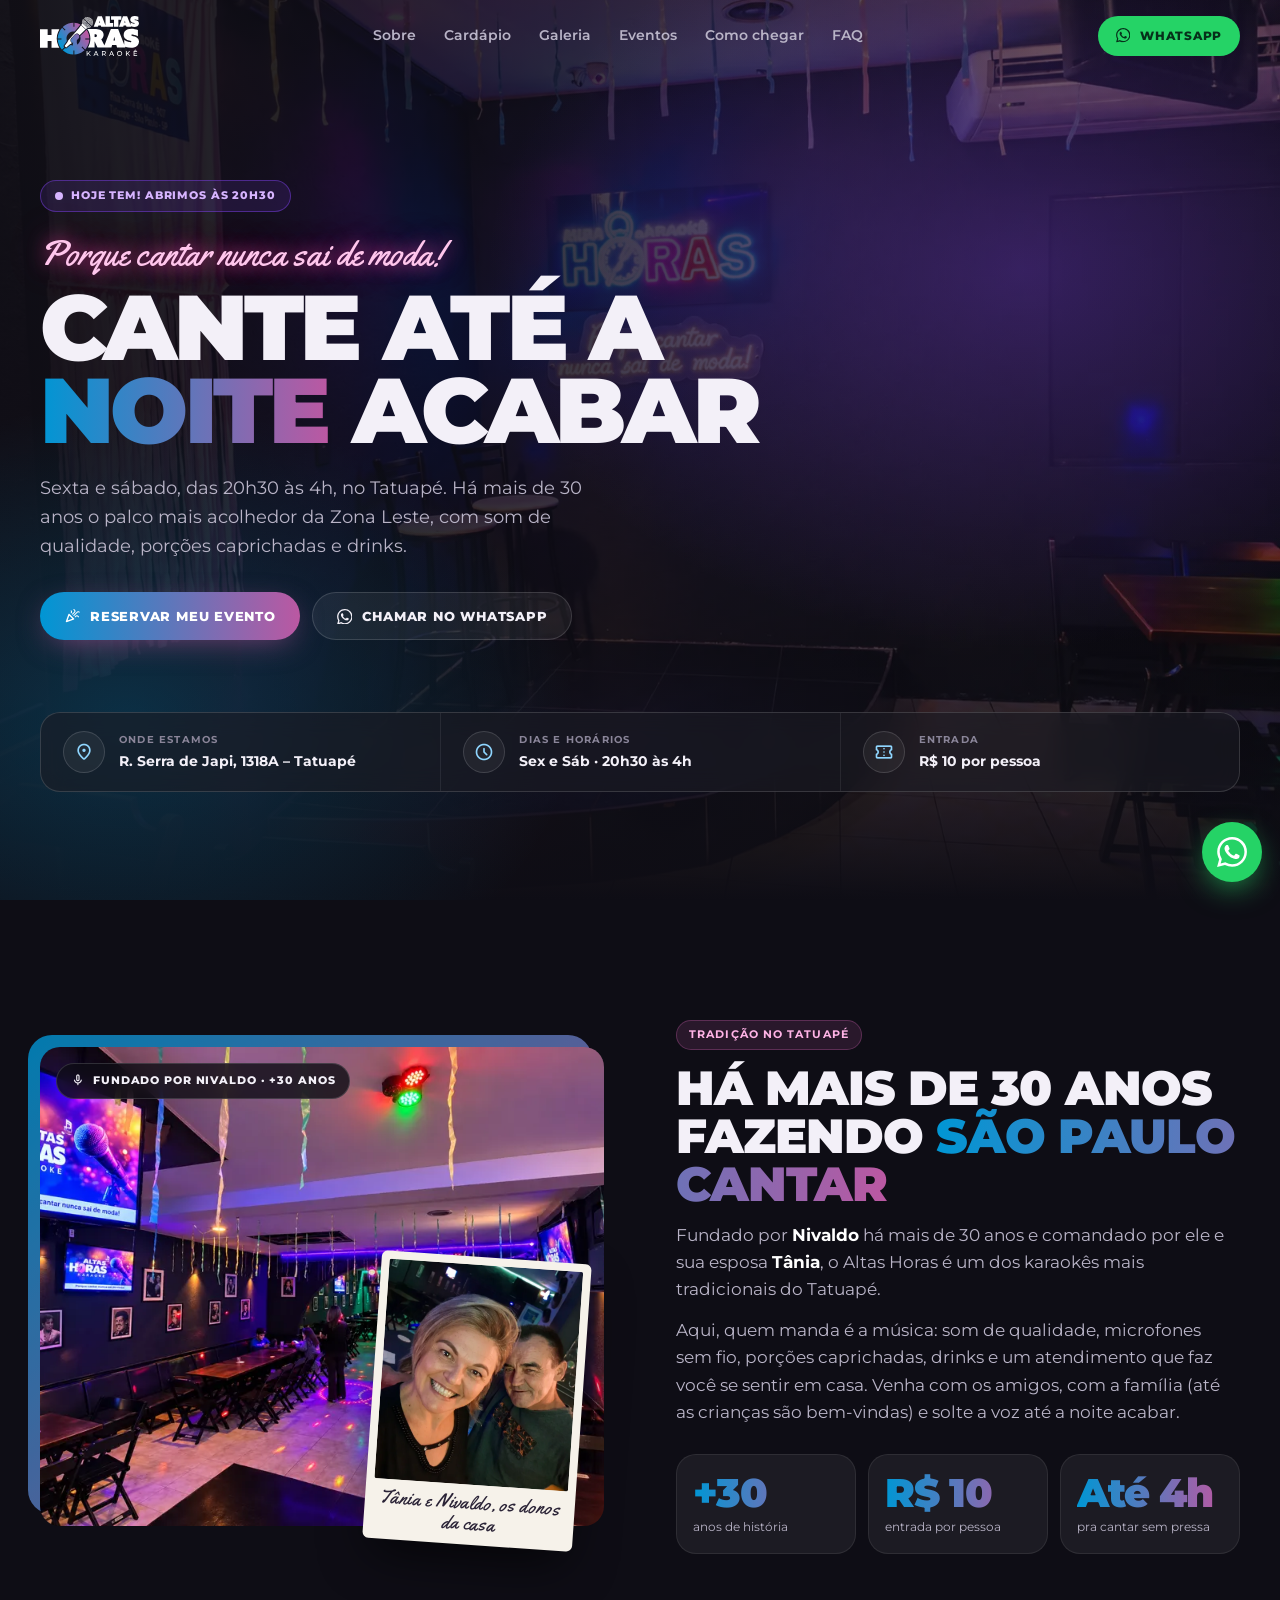
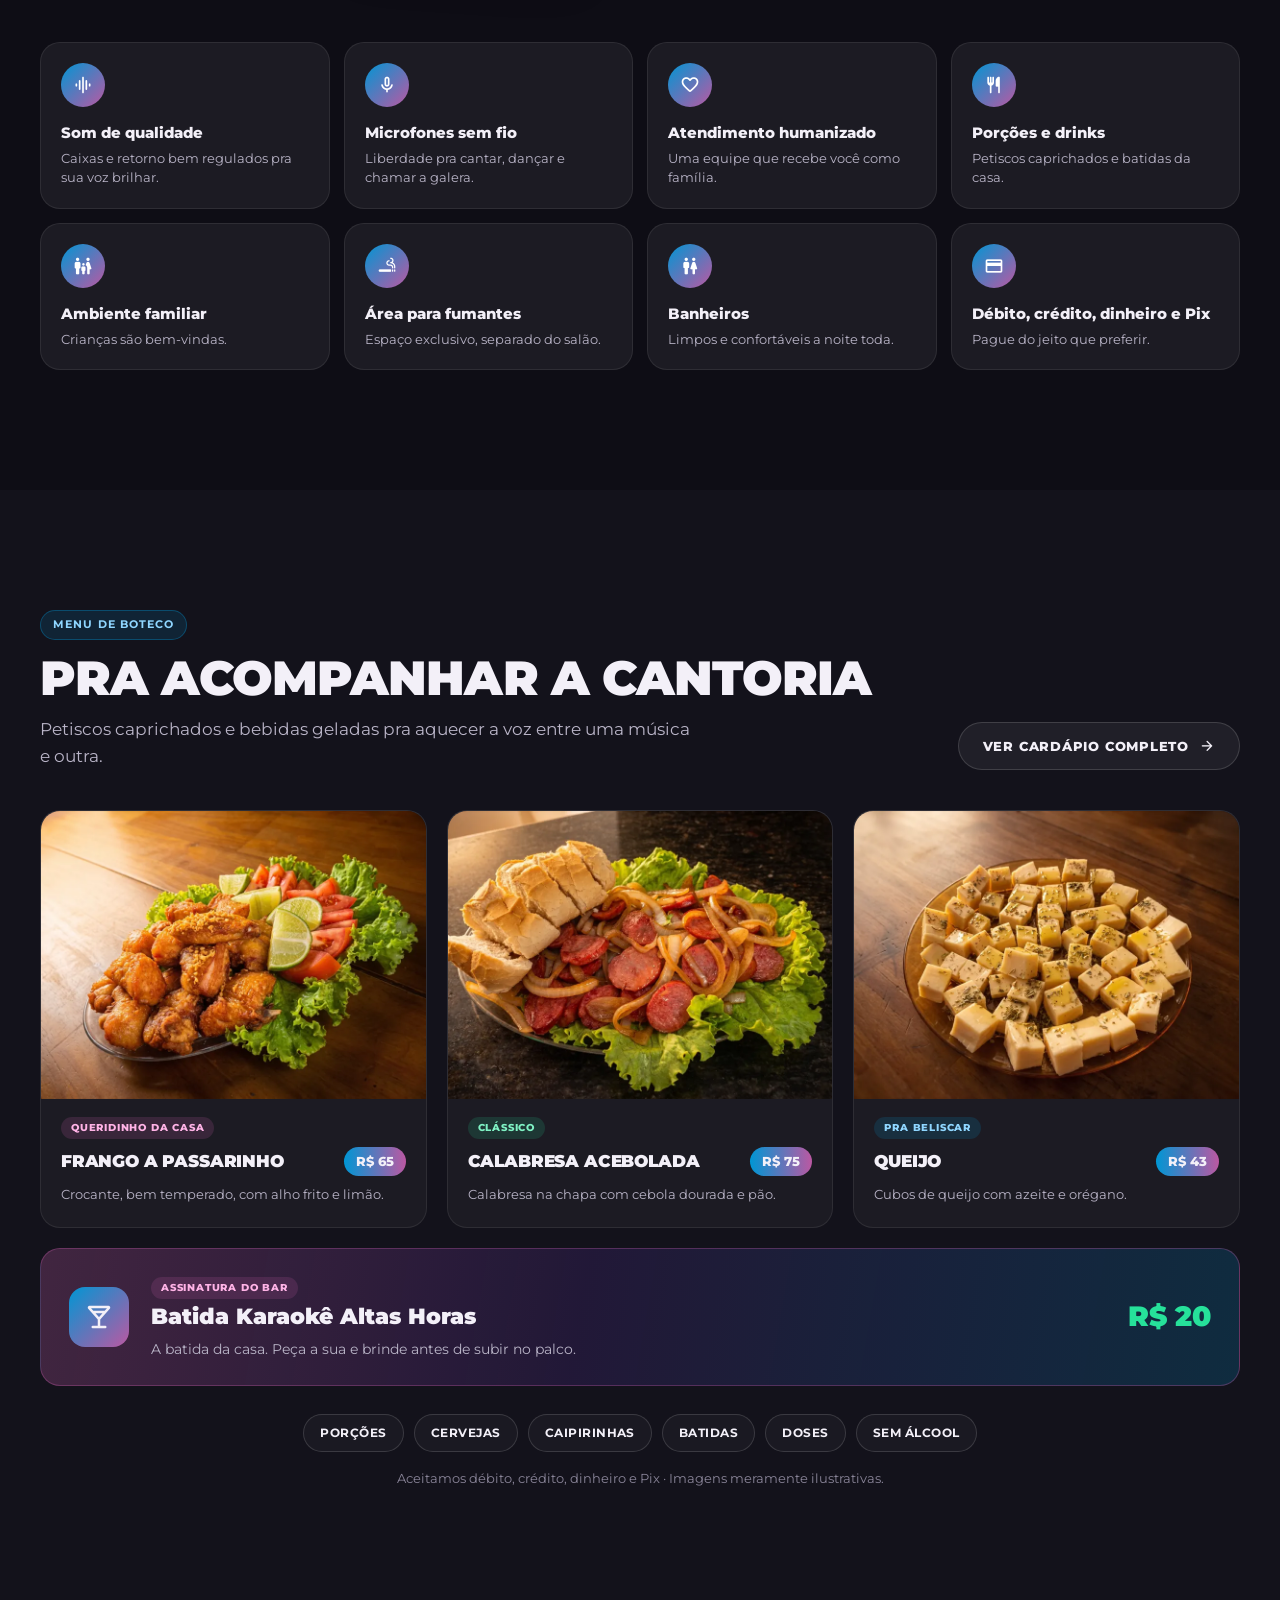
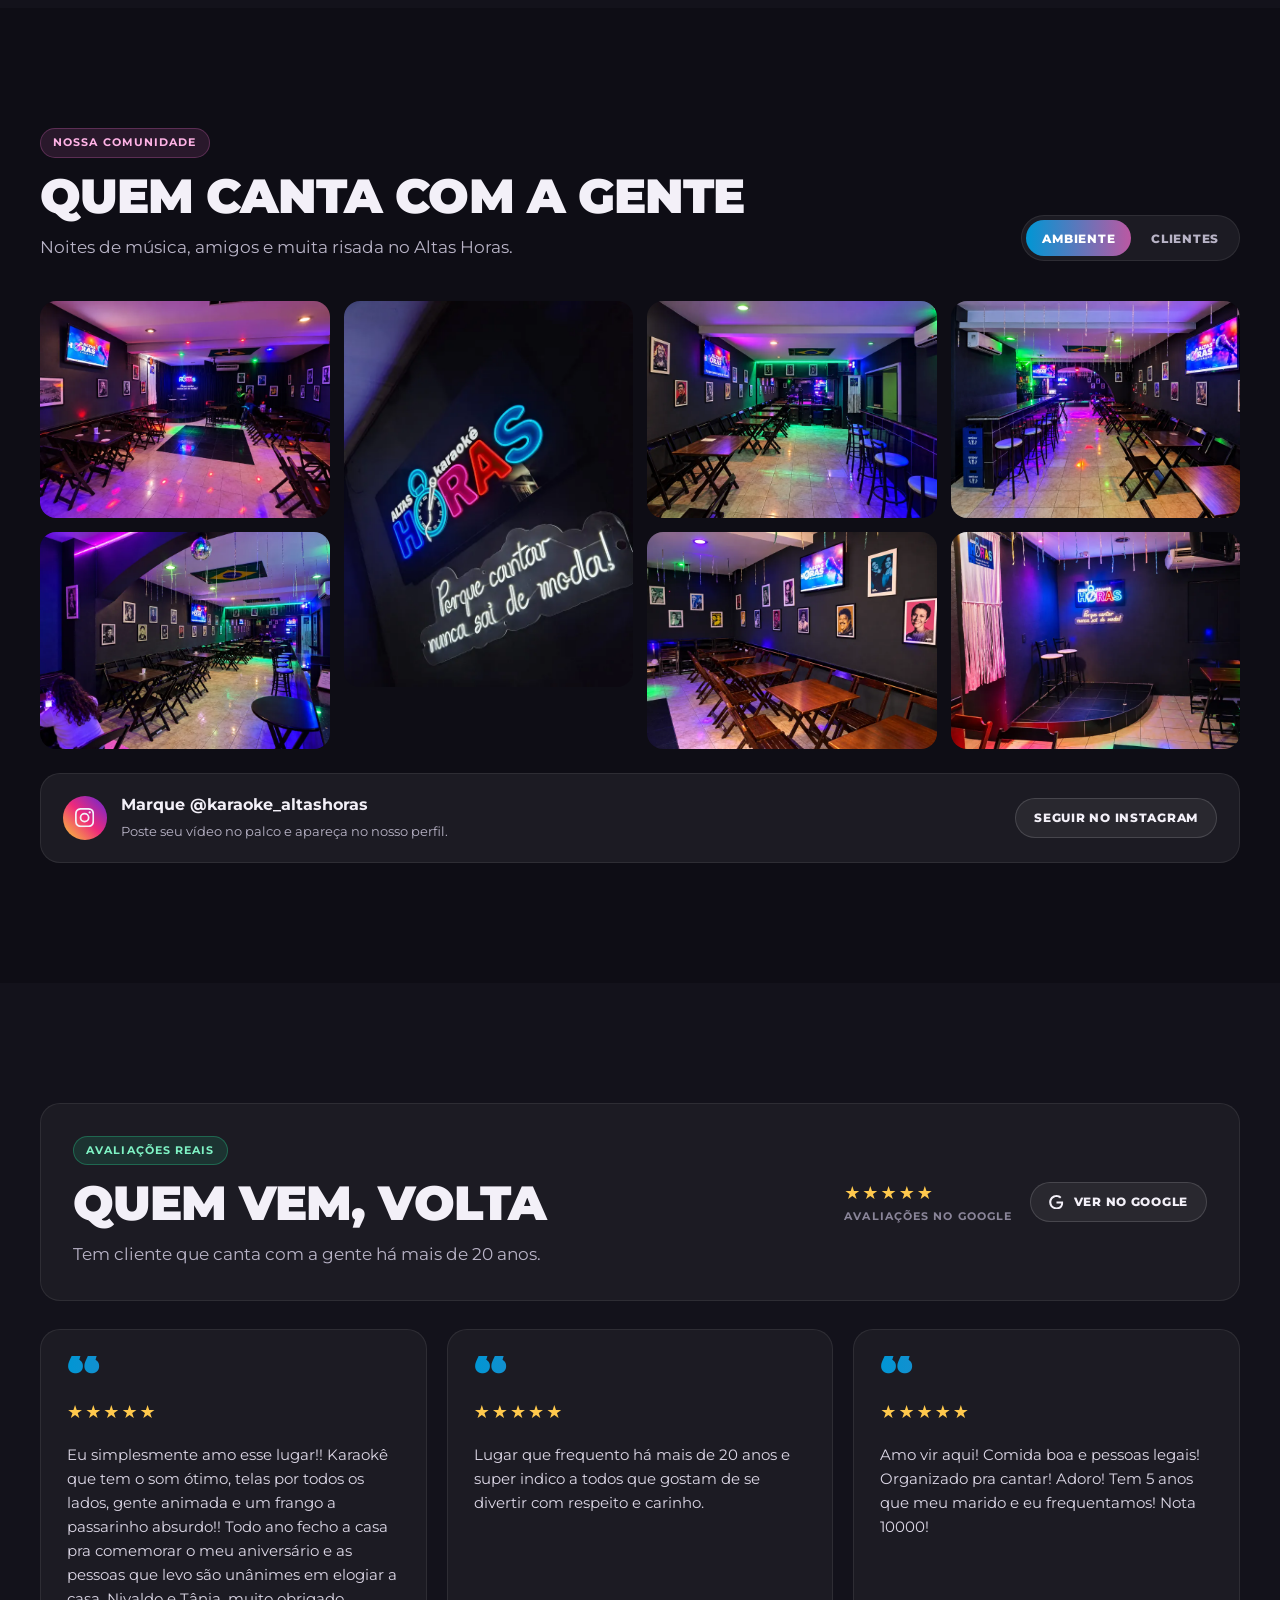
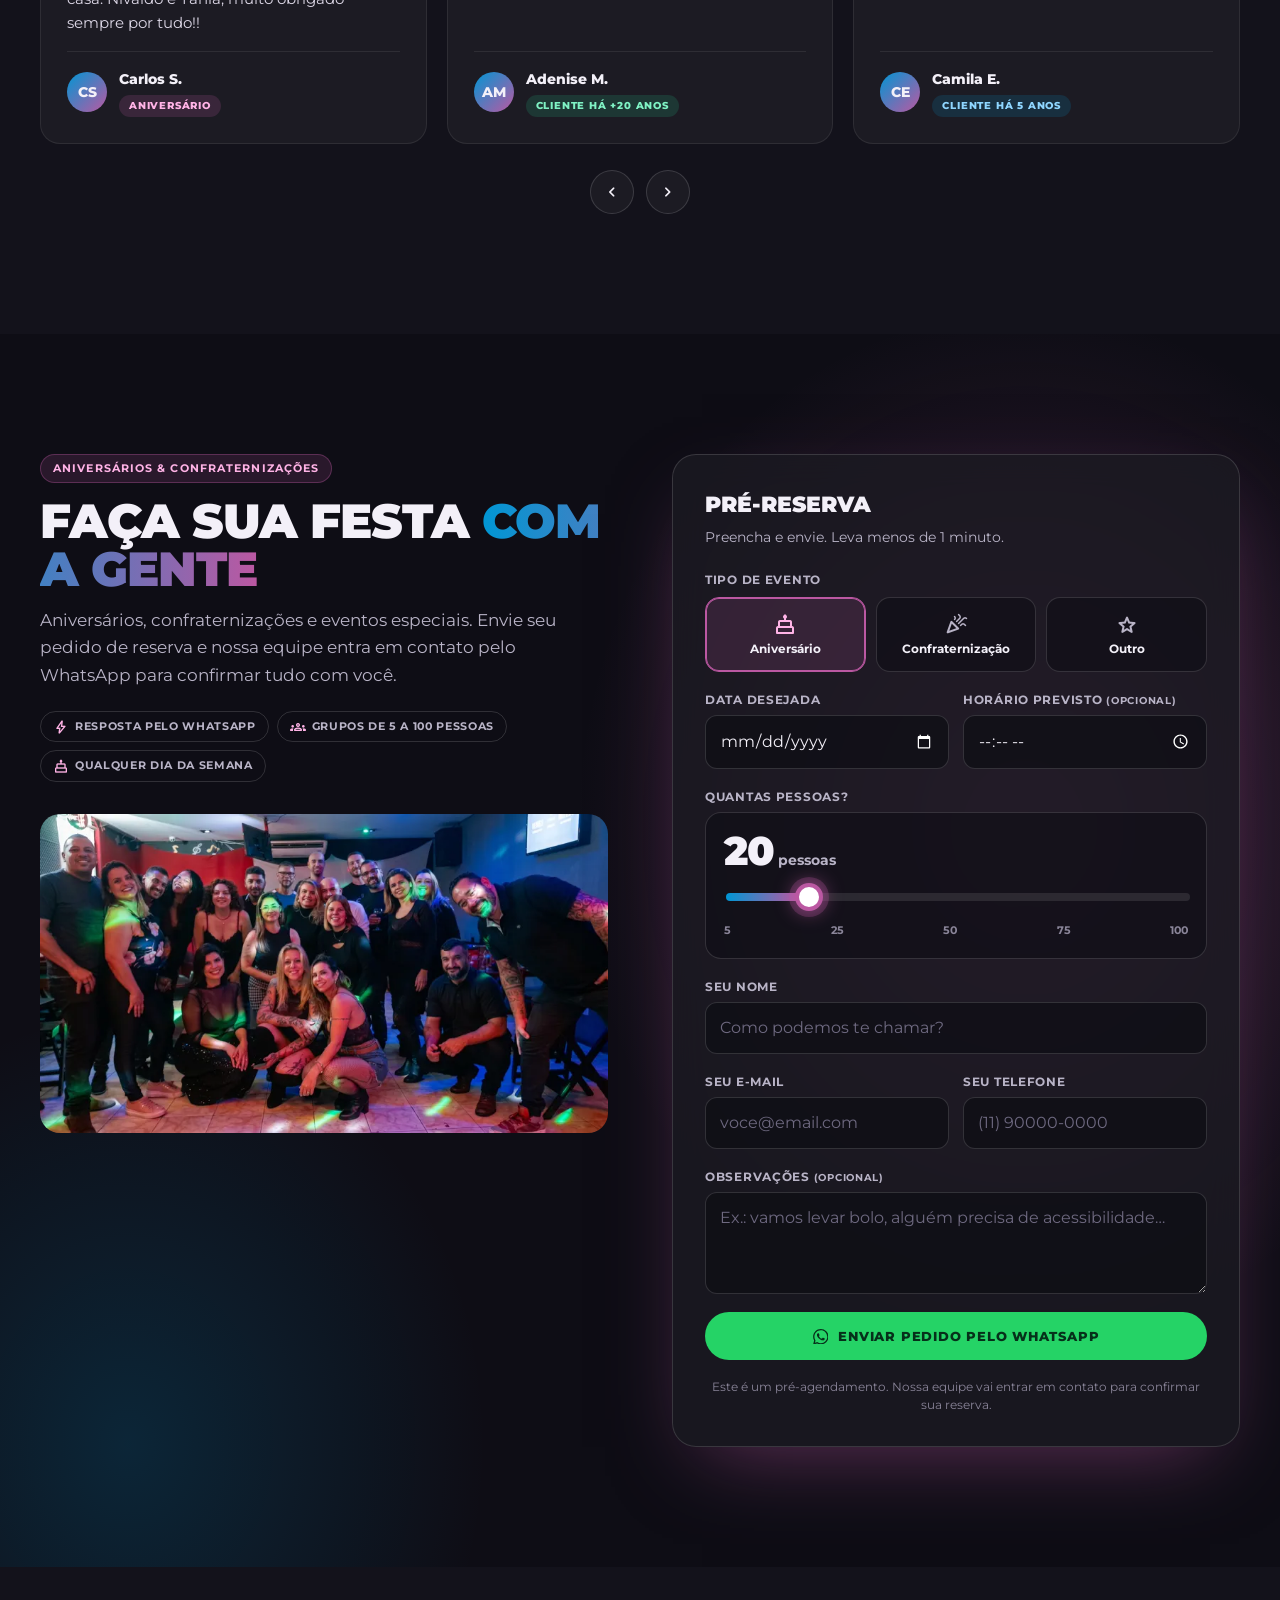
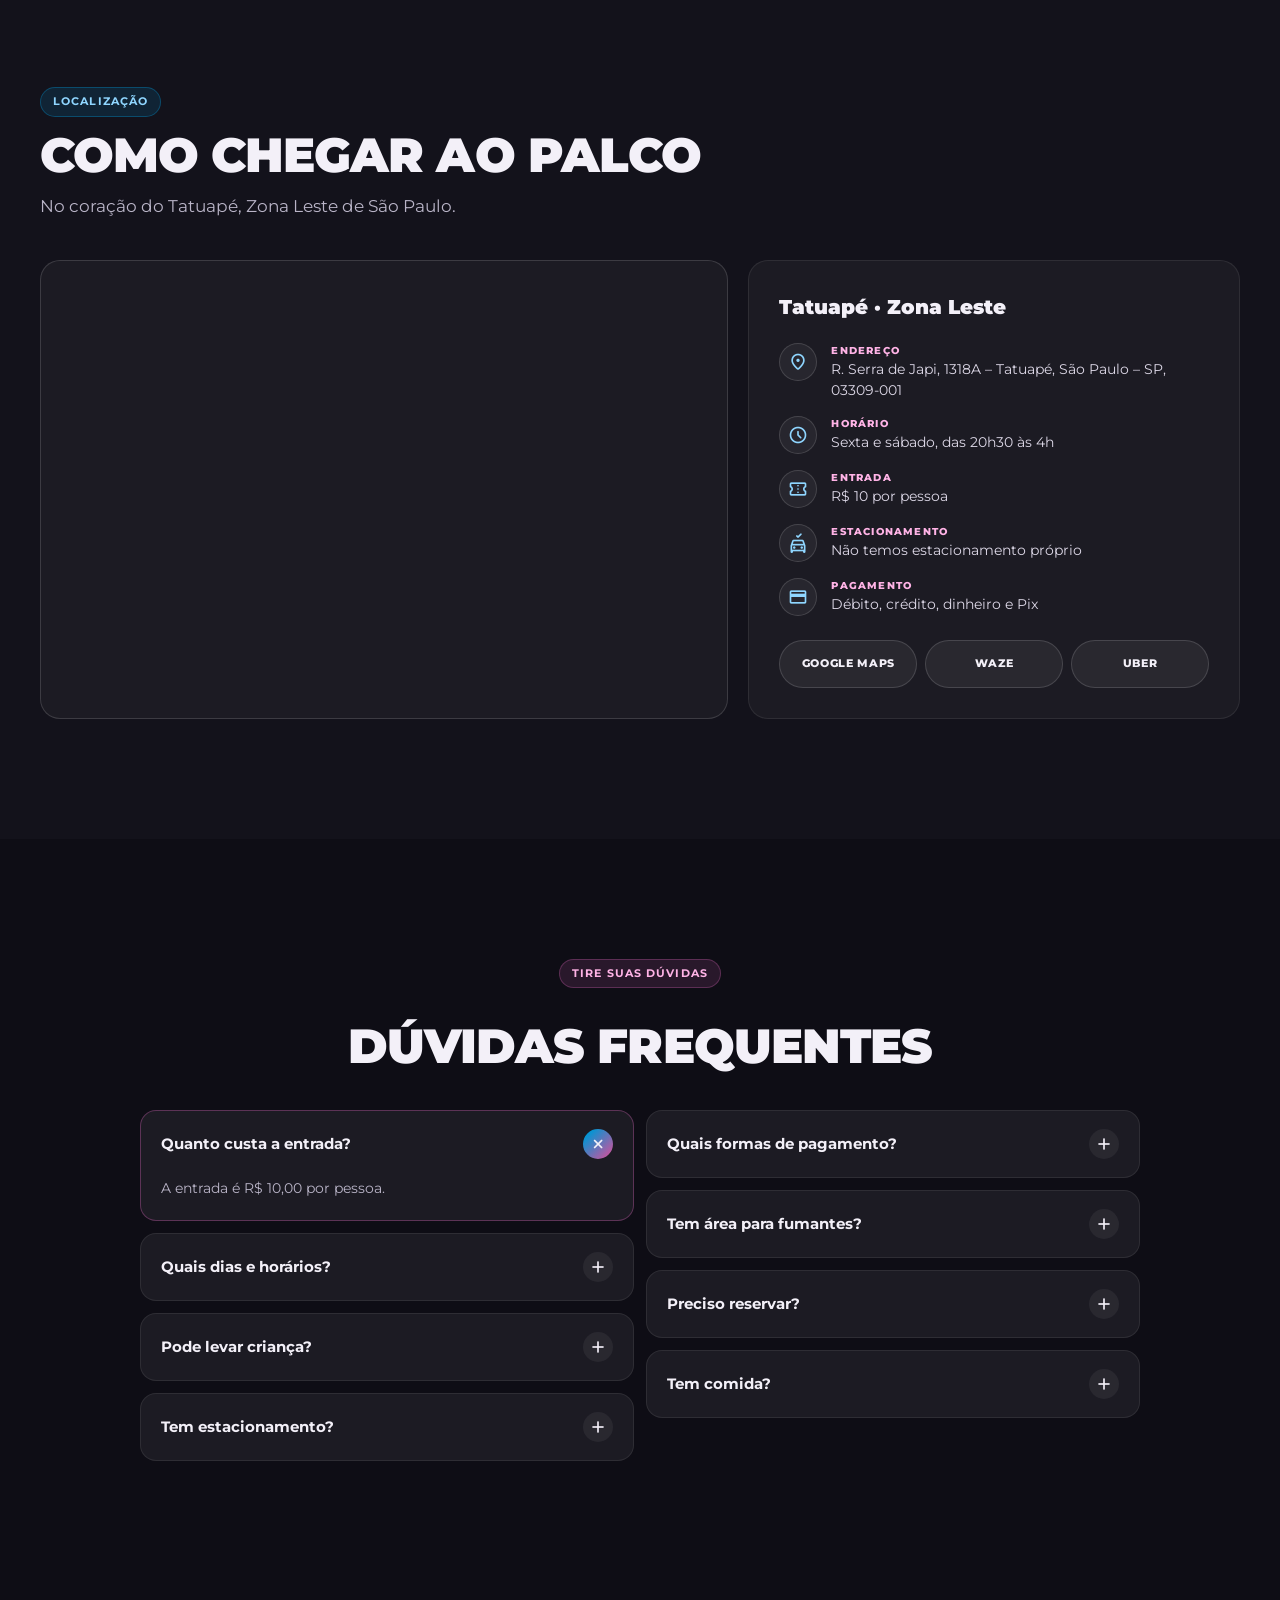
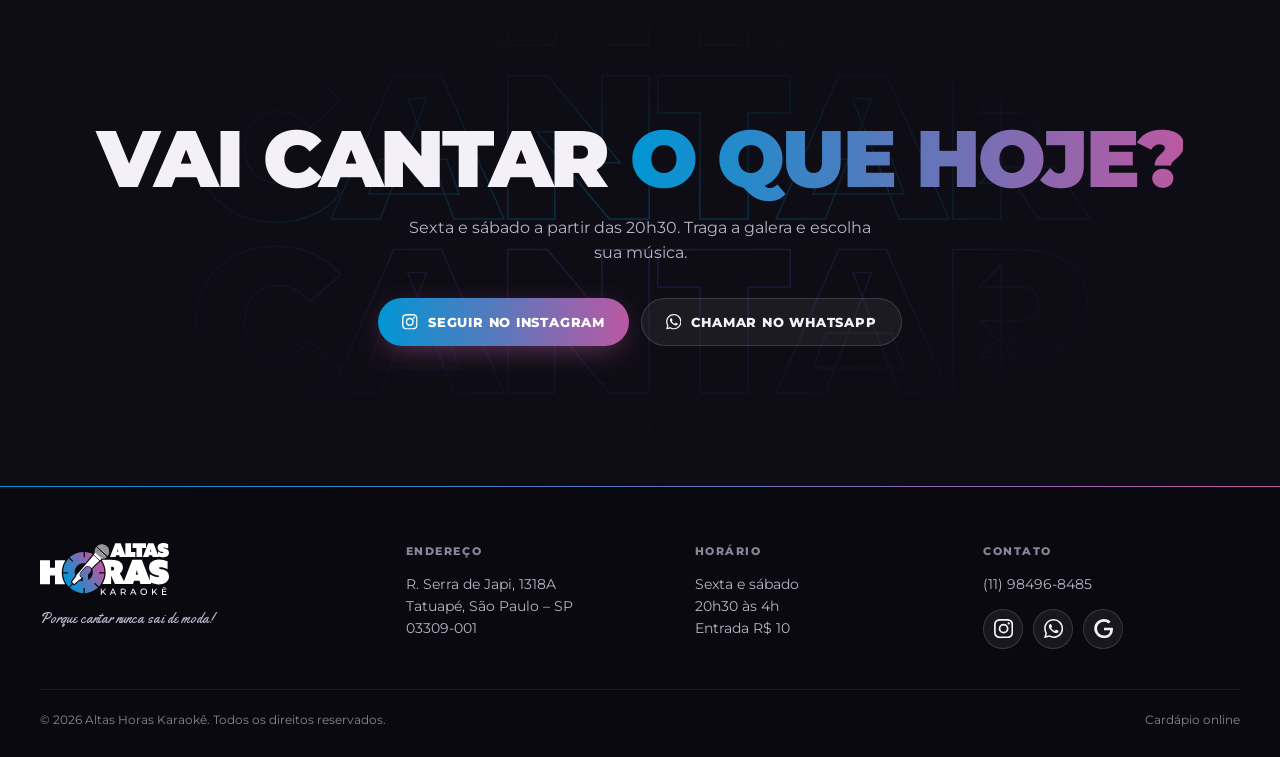
==== index.html @ 4e450607 "Novos preços das caipirinhas Co-Authored-By: Claude Opus 5.5 <noreply@anthropic.com>" ====
<!doctype html>
<html lang="pt-BR">
<head>
  <meta charset="utf-8">
  <meta name="viewport" content="width=device-width, initial-scale=1, viewport-fit=cover">
  <title>Altas Horas Karaokê | Karaokê no Tatuapé – Sexta e Sábado até 4h</title>
  <meta name="description" content="Karaokê tradicional no Tatuapé, Zona Leste de SP, há mais de 30 anos. Som de qualidade, microfones sem fio, porções e drinks. Sexta e sábado, das 20h30 às 4h. Reserve seu aniversário!">
  <meta name="theme-color" content="#0e0d15">
  <link rel="canonical" href="https://karaokealtashoras.github.io/">

  <meta property="og:type" content="website">
  <meta property="og:locale" content="pt_BR">
  <meta property="og:title" content="Altas Horas Karaokê – Porque cantar nunca sai de moda!">
  <meta property="og:description" content="Sexta e sábado, das 20h30 às 4h, no Tatuapé. Entrada R$ 10. Reserve seu aniversário ou confraternização.">
  <meta property="og:image" content="https://karaokealtashoras.github.io/assets/img/og-image.jpg">
  <meta property="og:url" content="https://karaokealtashoras.github.io/">
  <meta name="twitter:card" content="summary_large_image">

  <link rel="icon" type="image/svg+xml" href="assets/img/icone.svg">
  <link rel="icon" type="image/png" sizes="32x32" href="assets/img/favicon-32.png">
  <link rel="apple-touch-icon" href="assets/img/apple-touch-icon.png">

  <link rel="preconnect" href="https://fonts.googleapis.com">
  <link rel="preconnect" href="https://fonts.gstatic.com" crossorigin>
  <link rel="stylesheet" href="https://fonts.googleapis.com/css2?family=Montserrat:wght@400;500;600;700;800;900&family=Yellowtail&display=swap">
  <link rel="stylesheet" href="https://fonts.googleapis.com/css2?family=Material+Symbols+Rounded:opsz,wght,FILL,GRAD@20..48,400,0..1,0&icon_names=add,arrow_forward,bolt,cake,celebration,chevron_left,chevron_right,close,confirmation_number,credit_card,family_restroom,favorite,graphic_eq,groups,local_bar,location_on,menu,mic,no_crash,photo_camera,restaurant,schedule,smoking_rooms,star,wc,zoom_in&display=block">
  <link rel="preload" as="image" href="assets/img/ambiente/palco-neon-1600.webp" imagesrcset="assets/img/ambiente/palco-neon-800.webp 800w, assets/img/ambiente/palco-neon-1600.webp 1600w" imagesizes="100vw">
  <link rel="stylesheet" href="assets/css/style.css?v=202610161055">

  <script type="application/ld+json">
  {
    "@context": "https://schema.org",
    "@type": "BarOrPub",
    "name": "Altas Horas Karaokê",
    "slogan": "Porque cantar nunca sai de moda!",
    "image": "https://karaokealtashoras.github.io/assets/img/og-image.jpg",
    "url": "https://karaokealtashoras.github.io/",
    "telephone": "+55-11-98496-8485",
    "priceRange": "$$",
    "servesCuisine": "Petiscos",
    "hasMenu": "https://karaokealtashoras.github.io/cardapio/",
    "acceptsReservations": true,
    "paymentAccepted": "Dinheiro, Cartão de crédito, Cartão de débito, Pix",
    "address": {
      "@type": "PostalAddress",
      "streetAddress": "R. Serra de Japi, 1318A",
      "addressLocality": "São Paulo",
      "addressRegion": "SP",
      "postalCode": "03309-001",
      "addressCountry": "BR"
    },
    "openingHoursSpecification": [
      { "@type": "OpeningHoursSpecification", "dayOfWeek": "Friday", "opens": "20:30", "closes": "04:00" },
      { "@type": "OpeningHoursSpecification", "dayOfWeek": "Saturday", "opens": "20:30", "closes": "04:00" }
    ],
    "sameAs": ["https://www.instagram.com/karaoke_altashoras/"]
  }
  </script>
</head>
<body>
  <svg width="0" height="0" style="position:absolute" aria-hidden="true">
    <symbol id="i-whats" viewBox="0 0 24 24"><path d="M17.472 14.382c-.297-.149-1.758-.867-2.03-.967-.273-.099-.471-.148-.67.15-.197.297-.767.966-.94 1.164-.173.199-.347.223-.644.075-.297-.15-1.255-.463-2.39-1.475-.883-.788-1.48-1.761-1.653-2.059-.173-.297-.018-.458.13-.606.134-.133.298-.347.446-.52.149-.174.198-.298.298-.497.099-.198.05-.371-.025-.52-.075-.149-.669-1.612-.916-2.207-.242-.579-.487-.5-.669-.51-.173-.008-.371-.01-.57-.01-.198 0-.52.074-.792.372-.272.297-1.04 1.016-1.04 2.479 0 1.462 1.065 2.875 1.213 3.074.149.198 2.096 3.2 5.077 4.487.709.306 1.262.489 1.694.625.712.227 1.36.195 1.871.118.571-.085 1.758-.719 2.006-1.413.248-.694.248-1.289.173-1.413-.074-.124-.272-.198-.57-.347m-5.421 7.403h-.004a9.87 9.87 0 0 1-5.031-1.378l-.361-.214-3.741.982.998-3.648-.235-.374a9.86 9.86 0 0 1-1.51-5.26c.001-5.45 4.436-9.884 9.888-9.884 2.64 0 5.122 1.03 6.988 2.898a9.825 9.825 0 0 1 2.893 6.994c-.003 5.45-4.437 9.884-9.885 9.884m8.413-18.297A11.815 11.815 0 0 0 12.05 0C5.495 0 .16 5.335.157 11.892c0 2.096.547 4.142 1.588 5.945L.057 24l6.305-1.654a11.882 11.882 0 0 0 5.683 1.448h.005c6.554 0 11.89-5.335 11.893-11.893a11.821 11.821 0 0 0-3.48-8.413Z"/></symbol>
    <symbol id="i-insta" viewBox="0 0 24 24"><path d="M7.03.084c-1.277.06-2.149.264-2.911.563-.789.308-1.458.72-2.123 1.388-.665.668-1.075 1.337-1.38 2.127-.296.764-.496 1.637-.552 2.914C.008 8.353-.005 8.763.002 12.022c.006 3.259.02 3.667.082 4.947.061 1.277.264 2.148.564 2.911.308.789.72 1.457 1.388 2.123.668.665 1.336 1.074 2.128 1.38.763.295 1.636.496 2.913.552 1.278.056 1.689.069 4.946.063 3.258-.006 3.668-.021 4.948-.082 1.28-.06 2.147-.265 2.91-.563.789-.309 1.458-.72 2.123-1.388.665-.668 1.074-1.338 1.38-2.128.295-.763.496-1.636.552-2.912.056-1.281.069-1.69.063-4.948-.006-3.258-.021-3.667-.082-4.947-.061-1.28-.264-2.149-.563-2.912-.309-.789-.72-1.457-1.388-2.123C21.298 1.33 20.628.921 19.838.617 19.074.321 18.202.12 16.924.065 15.647.009 15.236-.005 11.977.001 8.718.008 8.31.022 7.03.084m.14 21.693c-1.17-.051-1.805-.245-2.229-.408-.56-.216-.96-.477-1.382-.895-.422-.418-.681-.819-.9-1.378-.164-.423-.362-1.058-.417-2.228-.06-1.265-.072-1.644-.079-4.848-.007-3.204.005-3.583.061-4.848.05-1.169.246-1.805.408-2.228.216-.561.476-.96.895-1.382.419-.421.818-.681 1.378-.9.423-.165 1.058-.361 2.227-.417 1.266-.06 1.645-.072 4.848-.079 3.203-.007 3.584.005 4.85.061 1.169.051 1.805.245 2.228.408.561.216.96.475 1.382.895.421.419.681.818.9 1.379.166.422.362 1.056.417 2.226.06 1.266.074 1.645.08 4.848.006 3.203-.006 3.584-.061 4.848-.051 1.17-.245 1.806-.408 2.23-.216.56-.476.96-.895 1.381-.419.422-.818.681-1.378.9-.423.165-1.058.362-2.226.417-1.266.06-1.645.072-4.85.079-3.204.007-3.582-.006-4.848-.061M16.953 5.586a1.44 1.44 0 1 0 1.437-1.442 1.44 1.44 0 0 0-1.437 1.442M5.839 12.012a6.162 6.162 0 1 0 12.323-.024 6.162 6.162 0 0 0-12.323.024M8 12.008a4 4 0 1 1 4.008 3.992A4 4 0 0 1 8 12.008"/></symbol>
    <symbol id="i-google" viewBox="0 0 24 24"><path d="M12.48 10.92v3.28h7.84c-.24 1.84-.853 3.187-1.787 4.133-1.147 1.147-2.933 2.4-6.053 2.4-4.827 0-8.6-3.893-8.6-8.72s3.773-8.72 8.6-8.72c2.6 0 4.507 1.027 5.907 2.347l2.307-2.307C18.747 1.44 16.133 0 12.48 0 5.867 0 .307 5.387.307 12s5.56 12 12.173 12c3.573 0 6.267-1.173 8.373-3.36 2.16-2.16 2.84-5.213 2.84-7.667 0-.76-.053-1.467-.173-2.053H12.48z"/></symbol>
  </svg>

  <!-- NAVBAR -->
  <header class="nav" id="topo">
    <div class="container nav__inner">
      <a href="#topo" class="nav__logo" aria-label="Altas Horas Karaokê – início">
        <img src="assets/img/logo-branco.svg" alt="Altas Horas Karaokê" width="99" height="40">
      </a>
      <nav class="nav__links" aria-label="Principal">
        <a href="#sobre">Sobre</a>
        <a href="#cardapio">Cardápio</a>
        <a href="#galeria">Galeria</a>
        <a href="#eventos">Eventos</a>
        <a href="#como-chegar">Como chegar</a>
        <a href="#faq">FAQ</a>
      </nav>
      <div class="nav__cta">
        <a class="btn btn--whats btn--sm" href="https://wa.me/5511984968485?text=Ol%C3%A1!%20Vim%20pelo%20site%20do%20Altas%20Horas%20Karaok%C3%AA." target="_blank" rel="noopener">
          <svg class="svg-icon"><use href="#i-whats"/></svg> WhatsApp
        </a>
        <button class="nav__toggle" type="button" aria-label="Abrir menu" aria-expanded="false" aria-controls="menu-mobile">
          <span class="material-symbols-rounded">menu</span>
        </button>
      </div>
    </div>
  </header>

  <div class="mobile-menu" id="menu-mobile" aria-hidden="true">
    <div class="mobile-menu__top">
      <img src="assets/img/logo-branco.svg" alt="Altas Horas Karaokê" width="89" height="36">
      <button class="round-btn" type="button" data-close-menu aria-label="Fechar menu"><span class="material-symbols-rounded">close</span></button>
    </div>
    <nav aria-label="Menu mobile">
      <a href="#sobre">Sobre</a>
      <a href="#cardapio">Cardápio</a>
      <a href="#galeria">Galeria</a>
      <a href="#eventos">Eventos</a>
      <a href="#como-chegar">Como chegar</a>
      <a href="#faq">FAQ</a>
    </nav>
    <a class="btn btn--whats btn--block" href="https://wa.me/5511984968485?text=Ol%C3%A1!%20Vim%20pelo%20site%20do%20Altas%20Horas%20Karaok%C3%AA." target="_blank" rel="noopener">
      <svg class="svg-icon"><use href="#i-whats"/></svg> Chamar no WhatsApp
    </a>
  </div>

  <main>
    <!-- HERO -->
    <section class="hero" aria-labelledby="hero-title">
      <div class="hero__bg">
        <img src="assets/img/ambiente/palco-neon-1600.webp" srcset="assets/img/ambiente/palco-neon-800.webp 800w, assets/img/ambiente/palco-neon-1600.webp 1600w" sizes="100vw" alt="" fetchpriority="high">
      </div>
      <div class="container">
        <div class="hero__grid">
          <div>
            <span class="status" data-status data-state="closed"><span class="status__dot"></span><span data-status-text>Abrimos sexta às 20h30</span></span>
            <p class="hero__slogan">Porque cantar nunca sai de moda!</p>
            <h1 id="hero-title">Cante até a <span class="grad-text">noite</span> acabar</h1>
            <p class="hero__sub">Sexta e sábado, das 20h30 às 4h, no Tatuapé. Há mais de 30 anos o palco mais acolhedor da Zona Leste, com som de qualidade, porções caprichadas e drinks.</p>
            <div class="hero__actions">
              <a class="btn btn--primary" href="#eventos"><span class="material-symbols-rounded">celebration</span> Reservar meu evento</a>
              <a class="btn btn--ghost" href="https://wa.me/5511984968485?text=Ol%C3%A1!%20Vim%20pelo%20site%20do%20Altas%20Horas%20Karaok%C3%AA." target="_blank" rel="noopener"><svg class="svg-icon"><use href="#i-whats"/></svg> Chamar no WhatsApp</a>
            </div>
          </div>
        </div>

        <div class="info-strip">
          <div class="info-strip__item">
            <span class="info-strip__icon material-symbols-rounded">location_on</span>
            <div><small>Onde estamos</small><strong>R. Serra de Japi, 1318A – Tatuapé</strong></div>
          </div>
          <div class="info-strip__item">
            <span class="info-strip__icon material-symbols-rounded">schedule</span>
            <div><small>Dias e horários</small><strong>Sex e Sáb · 20h30 às 4h</strong></div>
          </div>
          <div class="info-strip__item">
            <span class="info-strip__icon material-symbols-rounded">confirmation_number</span>
            <div><small>Entrada</small><strong>R$ 10 por pessoa</strong></div>
          </div>
        </div>
      </div>
    </section>

    <!-- SOBRE -->
    <section class="section" id="sobre" aria-labelledby="sobre-title">
      <div class="container">
        <div class="about__grid">
          <div class="about__media reveal">
            <div class="about__photo">
              <img src="assets/img/ambiente/salao-noite-800.webp" srcset="assets/img/ambiente/salao-noite-800.webp 800w, assets/img/ambiente/salao-noite-1600.webp 1600w" sizes="(max-width: 900px) 100vw, 50vw" alt="Salão do Altas Horas Karaokê com luzes neon, telões e clientes" loading="lazy" width="800" height="600">
              <span class="about__badge"><span class="material-symbols-rounded">mic</span> Fundado por Nivaldo · +30 anos</span>
            </div>
            <figure class="owners">
              <img src="assets/img/clientes/tania-nivaldo-800.webp" alt="Tânia e Nivaldo, donos do Altas Horas Karaokê" loading="lazy" width="600" height="800">
              <figcaption>Tânia e Nivaldo, os donos da casa</figcaption>
            </figure>
          </div>

          <div class="about__text reveal">
            <span class="eyebrow">Tradição no Tatuapé</span>
            <h2 class="title" id="sobre-title">Há mais de 30 anos fazendo <span class="grad-text">São Paulo cantar</span></h2>
            <p class="lead">Fundado por <strong>Nivaldo</strong> há mais de 30 anos e comandado por ele e sua esposa <strong>Tânia</strong>, o Altas Horas é um dos karaokês mais tradicionais do Tatuapé.</p>
            <p class="lead">Aqui, quem manda é a música: som de qualidade, microfones sem fio, porções caprichadas, drinks e um atendimento que faz você se sentir em casa. Venha com os amigos, com a família (até as crianças são bem-vindas) e solte a voz até a noite acabar.</p>
            <div class="stats">
              <div class="stat"><b class="grad-text">+30</b><span>anos de história</span></div>
              <div class="stat"><b class="grad-text">R$ 10</b><span>entrada por pessoa</span></div>
              <div class="stat"><b class="grad-text">Até 4h</b><span>pra cantar sem pressa</span></div>
            </div>
          </div>
        </div>

        <ul class="features">
          <li class="feature reveal"><span class="feature__icon material-symbols-rounded">graphic_eq</span><h3>Som de qualidade</h3><p>Caixas e retorno bem regulados pra sua voz brilhar.</p></li>
          <li class="feature reveal"><span class="feature__icon material-symbols-rounded">mic</span><h3>Microfones sem fio</h3><p>Liberdade pra cantar, dançar e chamar a galera.</p></li>
          <li class="feature reveal"><span class="feature__icon material-symbols-rounded">favorite</span><h3>Atendimento humanizado</h3><p>Uma equipe que recebe você como família.</p></li>
          <li class="feature reveal"><span class="feature__icon material-symbols-rounded">restaurant</span><h3>Porções e drinks</h3><p>Petiscos caprichados e batidas da casa.</p></li>
          <li class="feature reveal"><span class="feature__icon material-symbols-rounded">family_restroom</span><h3>Ambiente familiar</h3><p>Crianças são bem-vindas.</p></li>
          <li class="feature reveal"><span class="feature__icon material-symbols-rounded">smoking_rooms</span><h3>Área para fumantes</h3><p>Espaço exclusivo, separado do salão.</p></li>
          <li class="feature reveal"><span class="feature__icon material-symbols-rounded">wc</span><h3>Banheiros</h3><p>Limpos e confortáveis a noite toda.</p></li>
          <li class="feature reveal"><span class="feature__icon material-symbols-rounded">credit_card</span><h3>Débito, crédito, dinheiro e Pix</h3><p>Pague do jeito que preferir.</p></li>
        </ul>
      </div>
    </section>

    <!-- CARDÁPIO -->
    <section class="section section--alt" id="cardapio" aria-labelledby="cardapio-title">
      <div class="container">
        <div class="section-head">
          <div>
            <span class="eyebrow eyebrow--blue">Menu de boteco</span>
            <h2 class="title" id="cardapio-title">Pra acompanhar a cantoria</h2>
            <p class="lead">Petiscos caprichados e bebidas geladas pra aquecer a voz entre uma música e outra.</p>
          </div>
          <a class="btn btn--ghost" href="cardapio/">Ver cardápio completo <span class="material-symbols-rounded">arrow_forward</span></a>
        </div>

        <div class="dishes">
          <article class="dish reveal">
            <div class="dish__img"><img src="assets/img/cardapio/frango-passarinho-800.webp" alt="Porção de frango a passarinho com alho, limão e salada" loading="lazy" width="800" height="600"></div>
            <div class="dish__body">
              <span class="tag">Queridinho da casa</span>
              <div class="dish__top"><h3>Frango a passarinho</h3><span class="price-pill" data-preco="Frango a passarinho">R$ 65</span></div>
              <p>Crocante, bem temperado, com alho frito e limão.</p>
            </div>
          </article>
          <article class="dish reveal">
            <div class="dish__img"><img src="assets/img/cardapio/calabresa-800.webp" alt="Calabresa acebolada com pão" loading="lazy" width="800" height="600"></div>
            <div class="dish__body">
              <span class="tag tag--green">Clássico</span>
              <div class="dish__top"><h3>Calabresa acebolada</h3><span class="price-pill" data-preco="Calabresa acebolada">R$ 75</span></div>
              <p>Calabresa na chapa com cebola dourada e pão.</p>
            </div>
          </article>
          <article class="dish reveal">
            <div class="dish__img"><img src="assets/img/cardapio/queijo-800.webp" alt="Porção de queijo em cubos com orégano e azeite" loading="lazy" width="800" height="600"></div>
            <div class="dish__body">
              <span class="tag tag--blue">Pra beliscar</span>
              <div class="dish__top"><h3>Queijo</h3><span class="price-pill" data-preco="Queijo">R$ 43</span></div>
              <p>Cubos de queijo com azeite e orégano.</p>
            </div>
          </article>
        </div>

        <div class="signature reveal">
          <span class="signature__icon material-symbols-rounded">local_bar</span>
          <div class="signature__body">
            <span class="tag">Assinatura do bar</span>
            <h3>Batida Karaokê Altas Horas</h3>
            <p>A batida da casa. Peça a sua e brinde antes de subir no palco.</p>
          </div>
          <span class="signature__price" data-preco="Karaokê Altas Horas">R$ 20</span>
        </div>

        <div class="chips">
          <a class="chip" href="cardapio/#porcoes">Porções</a>
          <a class="chip" href="cardapio/#cerveja-garrafa">Cervejas</a>
          <a class="chip" href="cardapio/#caipirinhas">Caipirinhas</a>
          <a class="chip" href="cardapio/#batidas">Batidas</a>
          <a class="chip" href="cardapio/#doses">Doses</a>
          <a class="chip" href="cardapio/#sem-alcool">Sem álcool</a>
        </div>
        <p class="note">Aceitamos débito, crédito, dinheiro e Pix · Imagens meramente ilustrativas.</p>
      </div>
    </section>

    <!-- GALERIA -->
    <section class="section" id="galeria" aria-labelledby="galeria-title">
      <div class="container">
        <div class="section-head">
          <div>
            <span class="eyebrow">Nossa comunidade</span>
            <h2 class="title" id="galeria-title">Quem canta com a gente</h2>
            <p class="lead">Noites de música, amigos e muita risada no Altas Horas.</p>
          </div>
          <div class="filters" role="group" aria-label="Filtrar fotos">
            <button type="button" data-filter="ambiente" aria-pressed="true">Ambiente</button>
            <button type="button" data-filter="clientes" aria-pressed="false">Clientes</button>
          </div>
        </div>

        <div class="gallery">
          <button class="gallery__item" data-cat="ambiente" data-full="assets/img/ambiente/palco-pista-1600.webp"><img src="assets/img/ambiente/palco-pista-800.webp" alt="Palco e pista com letreiro neon Altas Horas" loading="lazy" width="800" height="600"></button>
          <button class="gallery__item" data-cat="ambiente" data-full="assets/img/ambiente/salao-globo-1600.webp"><img src="assets/img/ambiente/salao-globo-800.webp" alt="Salão com globo espelhado e bandeira do Brasil no teto" loading="lazy" width="800" height="600"></button>
          <button class="gallery__item" data-cat="ambiente" data-full="assets/img/ambiente/neon-placa-1600.webp"><img src="assets/img/ambiente/neon-placa-800.webp" alt="Letreiro neon Altas Horas Karaokê: Porque cantar nunca sai de moda!" loading="lazy" width="600" height="800"></button>
          <button class="gallery__item" data-cat="ambiente" data-full="assets/img/ambiente/salao-bar-1600.webp"><img src="assets/img/ambiente/salao-bar-800.webp" alt="Salão com mesas, bar e telão" loading="lazy" width="800" height="600"></button>
          <button class="gallery__item" data-cat="ambiente" data-full="assets/img/ambiente/mesas-quadros-1600.webp"><img src="assets/img/ambiente/mesas-quadros-800.webp" alt="Mesas de madeira e quadros de artistas na parede" loading="lazy" width="800" height="600"></button>
          <button class="gallery__item" data-cat="ambiente" data-full="assets/img/ambiente/bar-balcao-1600.webp"><img src="assets/img/ambiente/bar-balcao-800.webp" alt="Balcão do bar com banquetas e luzes coloridas" loading="lazy" width="800" height="600"></button>
          <button class="gallery__item" data-cat="ambiente" data-full="assets/img/ambiente/palco-neon-1600.webp"><img src="assets/img/ambiente/palco-neon-800.webp" alt="Palco com banquetas e letreiro neon" loading="lazy" width="800" height="600"></button>          <button class="gallery__item" hidden data-cat="clientes" data-full="assets/img/clientes/grupo-festa-1600.webp"><img src="assets/img/clientes/grupo-festa-800.webp" alt="Grupo de amigos reunidos em festa no karaokê" loading="lazy" width="800" height="450"></button>
          <button class="gallery__item" hidden data-cat="clientes" data-full="assets/img/clientes/casal-drinks-1600.webp"><img src="assets/img/clientes/casal-drinks-800.webp" alt="Casal de clientes brindando com drinks" loading="lazy" width="600" height="800"></button>
          <button class="gallery__item" hidden data-cat="clientes" data-full="assets/img/clientes/amigos-trio-1600.webp"><img src="assets/img/clientes/amigos-trio-800.webp" alt="Três amigos sorrindo no karaokê" loading="lazy" width="800" height="800"></button>
          <button class="gallery__item" hidden data-cat="clientes" data-full="assets/img/clientes/amigos-petisco-1600.webp"><img src="assets/img/clientes/amigos-petisco-800.webp" alt="Clientes amigos com petisco no balcão" loading="lazy" width="600" height="800"></button>
          <button class="gallery__item" hidden data-cat="clientes" data-full="assets/img/clientes/amigos-selfie-1600.webp"><img src="assets/img/clientes/amigos-selfie-800.webp" alt="Amigos tirando selfie no karaokê" loading="lazy" width="597" height="800"></button>
          <button class="gallery__item" hidden data-cat="clientes" data-full="assets/img/clientes/grupo-palco-1600.webp"><img src="assets/img/clientes/grupo-palco-800.webp" alt="Grupo de amigos reunidos no palco com o letreiro neon" loading="lazy" width="597" height="800"></button>
          <button class="gallery__item" hidden data-cat="clientes" data-full="assets/img/clientes/aniversario-amigas-1600.webp"><img src="assets/img/clientes/aniversario-amigas-800.webp" alt="Grupo de amigas comemorando aniversário no karaokê" loading="lazy" width="800" height="597"></button>
        </div>

        <div class="insta-bar">
          <div class="insta-bar__text">
            <span class="insta-bar__icon"><svg class="svg-icon"><use href="#i-insta"/></svg></span>
            <div><strong>Marque @karaoke_altashoras</strong><small>Poste seu vídeo no palco e apareça no nosso perfil.</small></div>
          </div>
          <a class="btn btn--ghost btn--sm" href="https://www.instagram.com/karaoke_altashoras/" target="_blank" rel="noopener">Seguir no Instagram</a>
        </div>
      </div>
    </section>

    <!-- DEPOIMENTOS -->
    <section class="section section--alt" id="depoimentos" aria-labelledby="depo-title">
      <div class="container">
        <div class="reviews-head reveal">
          <div>
            <span class="eyebrow eyebrow--green">Avaliações reais</span>
            <h2 class="title" id="depo-title">Quem vem, volta</h2>
            <p class="lead">Tem cliente que canta com a gente há mais de 20 anos.</p>
          </div>
          <div class="reviews-head__score">
            <div><span class="stars" aria-label="5 estrelas">★★★★★</span><small>Avaliações no Google</small></div>
            <a class="btn btn--ghost btn--sm" href="https://share.google/mgK8Ik8xmLttE61ZJ" target="_blank" rel="noopener"><svg class="svg-icon"><use href="#i-google"/></svg> Ver no Google</a>
          </div>
        </div>

        <div class="carousel">
          <div class="carousel__track" tabindex="0" aria-label="Depoimentos de clientes">
            <article class="review">
              <span class="review__quote grad-text" aria-hidden="true">“</span>
              <span class="stars" aria-label="5 estrelas">★★★★★</span>
              <blockquote>Eu simplesmente amo esse lugar!! Karaokê que tem o som ótimo, telas por todos os lados, gente animada e um frango a passarinho absurdo!! Todo ano fecho a casa pra comemorar o meu aniversário e as pessoas que levo são unânimes em elogiar a casa. Nivaldo e Tânia, muito obrigado sempre por tudo!!</blockquote>
              <footer><span class="avatar">CS</span><div><cite>Carlos S.</cite><span class="tag">Aniversário</span></div></footer>
            </article>
            <article class="review">
              <span class="review__quote grad-text" aria-hidden="true">“</span>
              <span class="stars" aria-label="5 estrelas">★★★★★</span>
              <blockquote>Lugar que frequento há mais de 20 anos e super indico a todos que gostam de se divertir com respeito e carinho.</blockquote>
              <footer><span class="avatar">AM</span><div><cite>Adenise M.</cite><span class="tag tag--green">Cliente há +20 anos</span></div></footer>
            </article>
            <article class="review">
              <span class="review__quote grad-text" aria-hidden="true">“</span>
              <span class="stars" aria-label="5 estrelas">★★★★★</span>
              <blockquote>Amo vir aqui! Comida boa e pessoas legais! Organizado pra cantar! Adoro! Tem 5 anos que meu marido e eu frequentamos! Nota 10000!</blockquote>
              <footer><span class="avatar">CE</span><div><cite>Camila E.</cite><span class="tag tag--blue">Cliente há 5 anos</span></div></footer>
            </article>
            <article class="review">
              <span class="review__quote grad-text" aria-hidden="true">“</span>
              <span class="stars" aria-label="5 estrelas">★★★★★</span>
              <blockquote>Fiz o meu aniversário e foi muito divertido, um lugar muito gostoso, os funcionários bem receptivos. Amei!!!</blockquote>
              <footer><span class="avatar">AP</span><div><cite>Ana Paula L.</cite><span class="tag">Aniversário</span></div></footer>
            </article>
            <article class="review">
              <span class="review__quote grad-text" aria-hidden="true">“</span>
              <span class="stars" aria-label="5 estrelas">★★★★★</span>
              <blockquote>Ótimo karaokê com ótimas caixas, microfone e regulagem. Bom bar.</blockquote>
              <footer><span class="avatar">RF</span><div><cite>Ricardo F.</cite><span class="tag tag--blue">Local Guide</span></div></footer>
            </article>
            <article class="review">
              <span class="review__quote grad-text" aria-hidden="true">“</span>
              <span class="stars" aria-label="5 estrelas">★★★★★</span>
              <blockquote>O Altas Horas Karaokê, localizado no Tatuapé, é um ambiente fantástico para descontrair, cantar e se divertir com os amigos ou conhecer pessoas novas. Com atendimento elogiado e um clima acolhedor, é uma excelente opção na Zona Leste de São Paulo.</blockquote>
              <footer><span class="avatar">BM</span><div><cite>Bethy M.</cite><span class="tag tag--green">Zona Leste</span></div></footer>
            </article>
          </div>
          <div class="carousel__nav">
            <button class="round-btn" type="button" data-carousel="prev" aria-label="Depoimento anterior"><span class="material-symbols-rounded">chevron_left</span></button>
            <button class="round-btn" type="button" data-carousel="next" aria-label="Próximo depoimento"><span class="material-symbols-rounded">chevron_right</span></button>
          </div>
        </div>
      </div>
    </section>

    <!-- EVENTOS & RESERVAS -->
    <section class="section booking" id="eventos" aria-labelledby="eventos-title">
      <div class="container booking__grid">
        <div class="reveal">
          <span class="eyebrow">Aniversários &amp; confraternizações</span>
          <h2 class="title" id="eventos-title">Faça sua festa <span class="grad-text">com a gente</span></h2>
          <p class="lead">Aniversários, confraternizações e eventos especiais. Envie seu pedido de reserva e nossa equipe entra em contato pelo WhatsApp para confirmar tudo com você.</p>
          <ul class="trust">
            <li><span class="material-symbols-rounded">bolt</span> Resposta pelo WhatsApp</li>
            <li><span class="material-symbols-rounded">groups</span> Grupos de 5 a 100 pessoas</li>
            <li><span class="material-symbols-rounded">cake</span> Qualquer dia da semana</li>
          </ul>
          <div class="booking__photo">
            <img src="assets/img/clientes/grupo-festa-800.webp" srcset="assets/img/clientes/grupo-festa-800.webp 800w, assets/img/clientes/grupo-festa-1600.webp 1600w" sizes="(max-width: 900px) 100vw, 50vw" alt="Grupo grande comemorando no Altas Horas" loading="lazy" width="800" height="450">
          </div>
        </div>

        <div class="form-card reveal">
          <h3>Pré-reserva</h3>
          <p>Preencha e envie. Leva menos de 1 minuto.</p>
          <form class="form" id="form-reserva" novalidate>
            <fieldset class="field">
              <legend>Tipo de evento</legend>
              <div class="type-chips">
                <div class="type-chip"><input type="radio" name="tipo" id="tipo-aniv" value="Aniversário" checked><label for="tipo-aniv"><span class="material-symbols-rounded">cake</span>Aniversário</label></div>
                <div class="type-chip"><input type="radio" name="tipo" id="tipo-confra" value="Confraternização"><label for="tipo-confra"><span class="material-symbols-rounded">celebration</span>Confraternização</label></div>
                <div class="type-chip"><input type="radio" name="tipo" id="tipo-outro" value="Outro"><label for="tipo-outro"><span class="material-symbols-rounded">star</span>Outro</label></div>
              </div>
            </fieldset>

            <div class="form__row">
              <label class="field" data-field="data">
                <span>Data desejada</span>
                <input class="input" type="date" name="data" required>
                <span class="field__error">Escolha uma data a partir de hoje.</span>
              </label>
              <label class="field">
                <span>Horário previsto <small>(opcional)</small></span>
                <input class="input" type="time" name="horario">
              </label>
            </div>

            <div class="field">
              <span id="pessoas-label">Quantas pessoas?</span>
              <div class="people">
                <div class="people__top">
                  <output class="people__value" id="pessoas-out" for="pessoas">20<small>pessoas</small></output>
                </div>
                <input class="range" type="range" id="pessoas" name="pessoas" min="5" max="100" step="5" value="20" aria-labelledby="pessoas-label">
                <div class="people__scale"><span>5</span><span>25</span><span>50</span><span>75</span><span>100</span></div>
              </div>
            </div>

            <label class="field" data-field="nome">
              <span>Seu nome</span>
              <input class="input" type="text" name="nome" autocomplete="name" placeholder="Como podemos te chamar?" required>
              <span class="field__error">Informe seu nome.</span>
            </label>

            <div class="form__row">
              <label class="field" data-field="email">
                <span>Seu e-mail</span>
                <input class="input" type="email" name="email" autocomplete="email" placeholder="voce@email.com" required>
                <span class="field__error">Informe um e-mail válido.</span>
              </label>
              <label class="field" data-field="telefone">
                <span>Seu telefone</span>
                <input class="input" type="tel" name="telefone" autocomplete="tel" inputmode="tel" placeholder="(11) 90000-0000" required>
                <span class="field__error">Informe um telefone com DDD.</span>
              </label>
            </div>

            <label class="field">
              <span>Observações <small>(opcional)</small></span>
              <textarea class="input" name="obs" rows="3" placeholder="Ex.: vamos levar bolo, alguém precisa de acessibilidade…"></textarea>
            </label>

            <button class="btn btn--whats btn--block" type="submit"><svg class="svg-icon"><use href="#i-whats"/></svg> Enviar pedido pelo WhatsApp</button>
            <p class="form__disclaimer">Este é um pré-agendamento. Nossa equipe vai entrar em contato para confirmar sua reserva.</p>
          </form>
        </div>
      </div>
    </section>

    <!-- COMO CHEGAR -->
    <section class="section section--alt" id="como-chegar" aria-labelledby="chegar-title">
      <div class="container">
        <div class="section-head">
          <div>
            <span class="eyebrow eyebrow--blue">Localização</span>
            <h2 class="title" id="chegar-title">Como chegar ao palco</h2>
            <p class="lead">No coração do Tatuapé, Zona Leste de São Paulo.</p>
          </div>
        </div>
        <div class="location__grid">
          <div class="map reveal">
            <iframe title="Mapa: Altas Horas Karaokê, R. Serra de Japi, 1318A – Tatuapé" src="https://www.google.com/maps?q=R.+Serra+de+Japi,+1318A+-+Tatuap%C3%A9,+S%C3%A3o+Paulo+-+SP,+03309-001&output=embed" loading="lazy" referrerpolicy="no-referrer-when-downgrade" allowfullscreen></iframe>
          </div>
          <div class="info-card reveal">
            <h3>Tatuapé · Zona Leste</h3>
            <ul class="info-list">
              <li><span class="material-symbols-rounded">location_on</span><div><small>Endereço</small><p>R. Serra de Japi, 1318A – Tatuapé, São Paulo – SP, 03309-001</p></div></li>
              <li><span class="material-symbols-rounded">schedule</span><div><small>Horário</small><p>Sexta e sábado, das 20h30 às 4h</p></div></li>
              <li><span class="material-symbols-rounded">confirmation_number</span><div><small>Entrada</small><p>R$ 10 por pessoa</p></div></li>
              <li><span class="material-symbols-rounded">no_crash</span><div><small>Estacionamento</small><p>Não temos estacionamento próprio</p></div></li>
              <li><span class="material-symbols-rounded">credit_card</span><div><small>Pagamento</small><p>Débito, crédito, dinheiro e Pix</p></div></li>
            </ul>
            <div class="route-btns">
              <a class="btn btn--ghost" href="https://www.google.com/maps/search/?api=1&amp;query=R.+Serra+de+Japi,+1318A+-+Tatuap%C3%A9,+S%C3%A3o+Paulo+-+SP" target="_blank" rel="noopener">Google Maps</a>
              <a class="btn btn--ghost" href="https://waze.com/ul?q=R.%20Serra%20de%20Japi%2C%201318A%20-%20Tatuap%C3%A9%2C%20S%C3%A3o%20Paulo&amp;navigate=yes" target="_blank" rel="noopener">Waze</a>
              <a class="btn btn--ghost" href="https://m.uber.com/ul/?action=setPickup&amp;pickup=my_location&amp;dropoff%5Bformatted_address%5D=R.%20Serra%20de%20Japi%2C%201318A%20-%20Tatuap%C3%A9%2C%20S%C3%A3o%20Paulo%20-%20SP" target="_blank" rel="noopener">Uber</a>
            </div>
          </div>
        </div>
      </div>
    </section>

    <!-- FAQ -->
    <section class="section" id="faq" aria-labelledby="faq-title">
      <div class="container">
        <div class="section-head section-head--center">
          <span class="eyebrow">Tire suas dúvidas</span>
          <h2 class="title" id="faq-title">Dúvidas frequentes</h2>
        </div>
        <div class="faq">
          <div class="faq__col">
            <details open><summary>Quanto custa a entrada? <span class="material-symbols-rounded">add</span></summary><p>A entrada é R$ 10,00 por pessoa.</p></details>
            <details><summary>Quais dias e horários? <span class="material-symbols-rounded">add</span></summary><p>Abrimos às sextas e sábados, das 20h30 às 4h da manhã.</p></details>
            <details><summary>Pode levar criança? <span class="material-symbols-rounded">add</span></summary><p>Pode sim! O Altas Horas é um ambiente familiar e as crianças são bem-vindas.</p></details>
            <details><summary>Tem estacionamento? <span class="material-symbols-rounded">add</span></summary><p>Não temos estacionamento próprio. Uma boa opção é ir de Uber, táxi ou transporte público.</p></details>
          </div>
          <div class="faq__col">
            <details><summary>Quais formas de pagamento? <span class="material-symbols-rounded">add</span></summary><p>Aceitamos cartão de débito, crédito, dinheiro e Pix.</p></details>
            <details><summary>Tem área para fumantes? <span class="material-symbols-rounded">add</span></summary><p>Sim, temos uma área exclusiva para fumantes.</p></details>
            <details><summary>Preciso reservar? <span class="material-symbols-rounded">add</span></summary><p>Para vir cantar, não precisa: é só chegar. Para aniversários, confraternizações e grupos, recomendamos fazer a <a href="#eventos" class="grad-text">pré-reserva pelo site</a>.</p></details>
            <details><summary>Tem comida? <span class="material-symbols-rounded">add</span></summary><p>Tem sim! Porções caprichadas, cervejas, caipirinhas, batidas e doses. <a href="cardapio/" class="grad-text">Veja o cardápio completo</a>.</p></details>
          </div>
        </div>
      </div>
    </section>

    <!-- CTA FINAL -->
    <section class="cta" aria-labelledby="cta-title">
      <div class="cta__words" aria-hidden="true"><span>Cantar</span><span>Cantar</span><span>Cantar</span><span>Cantar</span></div>
      <div class="container reveal">
        <h2 id="cta-title">Vai cantar <span class="grad-text">o que hoje?</span></h2>
        <p>Sexta e sábado a partir das 20h30. Traga a galera e escolha sua música.</p>
        <div class="cta__actions">
          <a class="btn btn--primary" href="https://www.instagram.com/karaoke_altashoras/" target="_blank" rel="noopener"><svg class="svg-icon"><use href="#i-insta"/></svg> Seguir no Instagram</a>
          <a class="btn btn--ghost" href="https://wa.me/5511984968485?text=Ol%C3%A1!%20Vim%20pelo%20site%20do%20Altas%20Horas%20Karaok%C3%AA." target="_blank" rel="noopener"><svg class="svg-icon"><use href="#i-whats"/></svg> Chamar no WhatsApp</a>
        </div>
      </div>
    </section>
  </main>

  <footer class="footer">
    <div class="container">
      <div class="footer__grid">
        <div class="footer__brand">
          <img src="assets/img/logo-branco.svg" alt="Altas Horas Karaokê" width="129" height="52" loading="lazy">
          <p>Porque cantar nunca sai de moda!</p>
        </div>
        <div>
          <h4>Endereço</h4>
          <p>R. Serra de Japi, 1318A<br>Tatuapé, São Paulo – SP<br>03309-001</p>
        </div>
        <div>
          <h4>Horário</h4>
          <p>Sexta e sábado<br>20h30 às 4h<br>Entrada R$ 10</p>
        </div>
        <div>
          <h4>Contato</h4>
          <p><a href="https://wa.me/5511984968485" target="_blank" rel="noopener">(11) 98496-8485</a></p>
          <div class="socials">
            <a href="https://www.instagram.com/karaoke_altashoras/" target="_blank" rel="noopener" aria-label="Instagram"><svg class="svg-icon"><use href="#i-insta"/></svg></a>
            <a href="https://wa.me/5511984968485" target="_blank" rel="noopener" aria-label="WhatsApp"><svg class="svg-icon"><use href="#i-whats"/></svg></a>
            <a href="https://share.google/mgK8Ik8xmLttE61ZJ" target="_blank" rel="noopener" aria-label="Google"><svg class="svg-icon"><use href="#i-google"/></svg></a>
          </div>
        </div>
      </div>
      <div class="footer__bottom">
        <span>© <span data-year>2026</span> Altas Horas Karaokê. Todos os direitos reservados.</span>
        <a href="cardapio/">Cardápio online</a>
      </div>
    </div>
  </footer>

  <a class="whats-float" href="https://wa.me/5511984968485?text=Ol%C3%A1!%20Vim%20pelo%20site%20do%20Altas%20Horas%20Karaok%C3%AA." target="_blank" rel="noopener" aria-label="Falar no WhatsApp"><svg class="svg-icon"><use href="#i-whats"/></svg></a>

  <dialog class="lightbox" id="lightbox" aria-label="Foto ampliada">
    <div class="lightbox__inner">
      <img src="" alt="">
    </div>
    <button class="lightbox__btn lightbox__close" type="button" data-lb="close" aria-label="Fechar"><span class="material-symbols-rounded">close</span></button>
    <button class="lightbox__btn lightbox__prev" type="button" data-lb="prev" aria-label="Foto anterior"><span class="material-symbols-rounded">chevron_left</span></button>
    <button class="lightbox__btn lightbox__next" type="button" data-lb="next" aria-label="Próxima foto"><span class="material-symbols-rounded">chevron_right</span></button>
  </dialog>

  <script src="assets/js/status.js?v=202610161055"></script>
  <script src="data/cardapio.js?v=202610161055"></script>
  <script src="assets/js/main.js?v=202610161055"></script>
</body>
</html>
---- assets/css/style.css ----
/* Altas Horas Karaokê — estilos globais */

:root {
  --bg: #0e0d15;
  --surface: #13121b;
  --card: #1c1b23;
  --card-2: #24222d;
  --line: rgba(255, 255, 255, 0.08);
  --line-2: rgba(255, 255, 255, 0.14);
  --text: #f3f0f8;
  --muted: #b9b4c7;
  --dim: #8a8599;
  --blue: #0096d4;
  --pink: #bb58a2;
  --neon-pink: #e0409b;
  --purple: #7b3fe4;
  --green: #26e19a;
  --yellow: #ffc94d;
  --grad: linear-gradient(90deg, var(--blue), var(--pink));
  --grad-diag: linear-gradient(135deg, var(--blue), var(--pink));
  --radius: 20px;
  --radius-sm: 12px;
  --max: 1200px;
  --gutter: clamp(16px, 4vw, 32px);
  --font: "Montserrat", system-ui, -apple-system, "Segoe UI", sans-serif;
  --script: "Yellowtail", cursive;
  --nav-h: 72px;
  color-scheme: dark;
}

*,
*::before,
*::after { box-sizing: border-box; }

html { scroll-behavior: smooth; scroll-padding-top: calc(var(--nav-h) + 12px); -webkit-text-size-adjust: 100%; }

body {
  margin: 0;
  font-family: var(--font);
  font-size: 16px;
  line-height: 1.6;
  color: var(--text);
  background: var(--bg);
  overflow-x: hidden;
  -webkit-font-smoothing: antialiased;
}

img { display: block; max-width: 100%; height: auto; }
a { color: inherit; text-decoration: none; }
button, input, select, textarea { font: inherit; color: inherit; }
h1, h2, h3, h4, p { margin: 0; }
ul { margin: 0; padding: 0; list-style: none; }

.material-symbols-rounded {
  font-variation-settings: "FILL" 0, "wght" 400, "GRAD" 0, "opsz" 24;
  font-size: 1.25em;
  line-height: 1;
  vertical-align: middle;
  user-select: none;
}
.icon-fill { font-variation-settings: "FILL" 1, "wght" 400, "GRAD" 0, "opsz" 24; }
.svg-icon { width: 1.2em; height: 1.2em; fill: currentColor; flex: none; }

.sr-only {
  position: absolute; width: 1px; height: 1px; padding: 0; margin: -1px;
  overflow: hidden; clip: rect(0 0 0 0); white-space: nowrap; border: 0;
}

.container { width: 100%; max-width: calc(var(--max) + var(--gutter) * 2); margin: 0 auto; padding: 0 var(--gutter); }
.section { padding: clamp(72px, 10vw, 120px) 0; position: relative; }
.section--alt { background: var(--surface); }

/* ---------- Tipografia ---------- */
.eyebrow {
  display: inline-flex; align-items: center; gap: 6px;
  padding: 5px 12px; border-radius: 999px;
  font-size: 11px; font-weight: 700; letter-spacing: 0.1em; text-transform: uppercase;
  color: #ffb3e6; background: rgba(187, 88, 162, 0.16); border: 1px solid rgba(187, 88, 162, 0.35);
}
.eyebrow--blue { color: #8fd6ff; background: rgba(0, 150, 212, 0.14); border-color: rgba(0, 150, 212, 0.35); }
.eyebrow--green { color: #7ff2c4; background: rgba(38, 225, 154, 0.12); border-color: rgba(38, 225, 154, 0.3); }

.title {
  font-weight: 900; text-transform: uppercase; letter-spacing: -0.02em;
  font-size: clamp(30px, 5vw, 48px); line-height: 1; margin-top: 14px;
}
.lead { color: var(--muted); font-size: clamp(15px, 1.6vw, 17px); margin-top: 14px; max-width: 60ch; }
.grad-text { background: var(--grad); -webkit-background-clip: text; background-clip: text; color: transparent; }
.script { font-family: var(--script); font-weight: 400; text-transform: none; letter-spacing: 0; }

.section-head { display: flex; flex-wrap: wrap; align-items: flex-end; justify-content: space-between; gap: 20px; margin-bottom: 40px; }
.section-head--center { flex-direction: column; align-items: center; text-align: center; }
.section-head--center .lead { margin-inline: auto; }

/* ---------- Botões ---------- */
.btn {
  display: inline-flex; align-items: center; justify-content: center; gap: 10px;
  min-height: 48px; padding: 0 24px; border-radius: 999px; border: 0; cursor: pointer;
  font-weight: 800; font-size: 13px; letter-spacing: 0.06em; text-transform: uppercase;
  transition: transform .2s ease, box-shadow .2s ease, background-color .2s ease, border-color .2s ease;
  white-space: nowrap;
}
.btn:active { transform: scale(.98); }
.btn--primary { background: var(--grad); color: #fff; box-shadow: 0 8px 30px -8px rgba(187, 88, 162, .6); }
.btn--primary:hover { box-shadow: 0 10px 40px -6px rgba(187, 88, 162, .85), 0 0 0 1px rgba(255,255,255,.15) inset; transform: translateY(-1px); }
.btn--ghost { background: rgba(255, 255, 255, .06); border: 1px solid var(--line-2); color: var(--text); }
.btn--ghost:hover { background: rgba(255, 255, 255, .1); border-color: rgba(255,255,255,.28); }
.btn--whats { background: #25d366; color: #06301a; }
.btn--whats:hover { box-shadow: 0 8px 30px -6px rgba(37, 211, 102, .6); transform: translateY(-1px); }
.btn--sm { min-height: 40px; padding: 0 18px; font-size: 12px; }
.btn--block { width: 100%; }

:focus-visible { outline: 2px solid #8fd6ff; outline-offset: 3px; border-radius: 6px; }

/* ---------- Navbar ---------- */
.nav {
  position: fixed; inset: 0 0 auto; z-index: 50; height: var(--nav-h);
  display: flex; align-items: center;
  transition: background-color .3s ease, border-color .3s ease, backdrop-filter .3s ease;
  border-bottom: 1px solid transparent;
}
.nav.is-scrolled { background: rgba(14, 13, 21, .82); backdrop-filter: blur(14px); -webkit-backdrop-filter: blur(14px); border-color: var(--line); }
.nav__inner { display: flex; align-items: center; justify-content: space-between; gap: 24px; }
.nav__logo img { height: 40px; width: auto; }
.nav__links { display: flex; gap: 28px; font-size: 14px; font-weight: 600; color: var(--muted); }
.nav__links a { position: relative; padding: 6px 0; transition: color .2s; }
.nav__links a::after { content: ""; position: absolute; left: 0; right: 0; bottom: 0; height: 2px; background: var(--grad); transform: scaleX(0); transition: transform .25s ease; border-radius: 2px; }
.nav__links a:hover { color: #fff; }
.nav__links a:hover::after { transform: scaleX(1); }
.nav__cta { display: flex; align-items: center; gap: 12px; }
.nav__toggle { display: none; width: 44px; height: 44px; border-radius: 12px; border: 1px solid var(--line-2); background: rgba(255,255,255,.04); cursor: pointer; place-items: center; }

.mobile-menu {
  position: fixed; inset: 0; z-index: 60; background: rgba(10, 9, 16, .97); backdrop-filter: blur(10px);
  display: flex; flex-direction: column; padding: 20px var(--gutter) 32px;
  opacity: 0; visibility: hidden; transition: opacity .25s ease, visibility .25s;
}
.mobile-menu.is-open { opacity: 1; visibility: visible; }
.mobile-menu__top { display: flex; justify-content: space-between; align-items: center; height: 44px; }
.mobile-menu__top img { height: 36px; width: auto; }
.mobile-menu nav { display: flex; flex-direction: column; gap: 6px; margin: 40px 0 auto; }
.mobile-menu nav a { font-size: 30px; font-weight: 900; text-transform: uppercase; letter-spacing: -0.01em; padding: 6px 0; }
.mobile-menu nav a:active { color: #ffb3e6; }

/* ---------- Status badge ---------- */
.status {
  display: inline-flex; align-items: center; gap: 8px; min-height: 32px; padding: 0 14px; border-radius: 999px;
  font-size: 11px; font-weight: 800; letter-spacing: 0.08em; text-transform: uppercase;
  border: 1px solid var(--line-2); background: rgba(255,255,255,.05); color: var(--muted);
}
.status__dot { width: 8px; height: 8px; border-radius: 50%; background: currentColor; position: relative; }
.status[data-state="open"] { color: var(--green); border-color: rgba(38,225,154,.4); background: rgba(38,225,154,.1); }
.status[data-state="open"] .status__dot::after {
  content: ""; position: absolute; inset: -4px; border-radius: 50%; border: 2px solid currentColor; animation: pulse 1.6s ease-out infinite;
}
.status[data-state="today"] { color: #d7b4ff; border-color: rgba(123,63,228,.5); background: rgba(123,63,228,.14); }
@keyframes pulse { from { transform: scale(.6); opacity: 1; } to { transform: scale(1.8); opacity: 0; } }

/* ---------- Hero ---------- */
.hero { position: relative; min-height: min(100svh, 960px); display: flex; flex-direction: column; justify-content: center; padding: calc(var(--nav-h) + 40px) 0 40px; overflow: hidden; isolation: isolate; }
.hero__bg { position: absolute; inset: 0; z-index: -2; }
.hero__bg img { width: 100%; height: 100%; object-fit: cover; object-position: center 40%; }
.hero__bg::after {
  content: ""; position: absolute; inset: 0;
  background:
    radial-gradient(60% 60% at 80% 30%, rgba(123, 63, 228, .35), transparent 70%),
    radial-gradient(50% 50% at 10% 80%, rgba(0, 150, 212, .25), transparent 70%),
    linear-gradient(90deg, rgba(14,13,21,.96) 0%, rgba(14,13,21,.82) 45%, rgba(14,13,21,.55) 100%),
    linear-gradient(0deg, var(--bg) 0%, transparent 30%);
}
.hero__grid { max-width: 760px; }
.hero__slogan { font-family: var(--script); font-size: clamp(24px, 3vw, 34px); color: #ffc6ec; text-shadow: 0 0 18px rgba(224, 64, 155, .8), 0 0 40px rgba(224, 64, 155, .4); margin-top: 22px; line-height: 1.2; }
.hero h1 { font-weight: 900; text-transform: uppercase; font-size: clamp(44px, 8vw, 92px); line-height: .9; letter-spacing: -0.04em; margin-top: 12px; }
.hero__sub { color: var(--muted); font-size: clamp(15px, 1.8vw, 18px); margin-top: 22px; max-width: 46ch; }
.hero__actions { display: flex; flex-wrap: wrap; gap: 12px; margin-top: 32px; }


.info-strip { margin-top: clamp(40px, 7vw, 72px); display: grid; grid-template-columns: repeat(3, 1fr); border-radius: var(--radius); border: 1px solid var(--line-2); background: rgba(28, 27, 35, .6); backdrop-filter: blur(12px); -webkit-backdrop-filter: blur(12px); }
.info-strip__item { display: flex; align-items: center; gap: 14px; padding: 18px 22px; }
.info-strip__item + .info-strip__item { border-left: 1px solid var(--line); }
.info-strip__icon { width: 42px; height: 42px; flex: none; border-radius: 50%; display: grid; place-items: center; background: rgba(255,255,255,.05); border: 1px solid var(--line-2); color: #8fd6ff; }
.info-strip small { display: block; font-size: 10px; font-weight: 700; letter-spacing: .12em; text-transform: uppercase; color: var(--dim); }
.info-strip strong { font-size: 14px; font-weight: 700; }

/* ---------- Sobre ---------- */
.about__grid { display: grid; grid-template-columns: 1fr 1fr; gap: clamp(32px, 6vw, 72px); align-items: center; }
.about__media { position: relative; }
.about__photo { position: relative; border-radius: var(--radius); overflow: hidden; aspect-ratio: 4 / 3.4; }
.about__photo img { width: 100%; height: 100%; object-fit: cover; }
.about__media::before { content: ""; position: absolute; inset: -12px 12px 12px -12px; border-radius: calc(var(--radius) + 4px); background: var(--grad-diag); z-index: -1; opacity: .8; filter: blur(.5px); }
.about__media { isolation: isolate; }
.about__badge { position: absolute; top: 16px; left: 16px; display: inline-flex; align-items: center; gap: 8px; padding: 8px 14px; border-radius: 999px; background: rgba(14,13,21,.8); backdrop-filter: blur(8px); font-size: 11px; font-weight: 800; letter-spacing: .08em; text-transform: uppercase; border: 1px solid var(--line-2); }
.owners { position: absolute; right: -18px; bottom: -34px; width: 42%; max-width: 210px; background: #f6f2ea; padding: 8px 8px 0; border-radius: 6px; transform: rotate(4deg); box-shadow: 0 20px 50px -10px rgba(0,0,0,.7); }
.owners img { aspect-ratio: 3 / 3.4; object-fit: cover; object-position: center 30%; border-radius: 2px; width: 100%; }
.owners figcaption { font-family: var(--script); color: #2a2336; font-size: clamp(15px, 1.6vw, 19px); text-align: center; line-height: 1.1; padding: 8px 2px 10px; }

.about__text p + p { margin-top: 14px; }
.about__text strong { color: #fff; }
.stats { display: grid; grid-template-columns: repeat(3, 1fr); gap: 12px; margin-top: 28px; }
.stat { padding: 18px 16px; border-radius: var(--radius); background: var(--card); border: 1px solid var(--line); }
.stat b { display: block; font-size: clamp(28px, 3.5vw, 40px); font-weight: 900; line-height: 1; letter-spacing: -0.03em; }
.stat span { display: block; font-size: 12px; color: var(--muted); margin-top: 6px; line-height: 1.3; }

.features { display: grid; grid-template-columns: repeat(4, 1fr); gap: 14px; margin-top: clamp(64px, 8vw, 88px); }
.feature { padding: 20px; border-radius: var(--radius); background: var(--card); border: 1px solid var(--line); transition: border-color .25s, transform .25s, box-shadow .25s; }
.feature:hover { border-color: rgba(187,88,162,.45); transform: translateY(-3px); box-shadow: 0 16px 40px -20px rgba(187,88,162,.6); }
.feature__icon { width: 44px; height: 44px; border-radius: 50%; display: grid; place-items: center; background: var(--grad-diag); color: #fff; margin-bottom: 14px; }
.feature h3 { font-size: 15px; font-weight: 800; }
.feature p { font-size: 13px; color: var(--muted); margin-top: 4px; line-height: 1.5; }

/* ---------- Cardápio preview ---------- */
.dishes { display: grid; grid-template-columns: repeat(3, 1fr); gap: 20px; }
.dish { border-radius: var(--radius); overflow: hidden; background: var(--card); border: 1px solid var(--line); display: flex; flex-direction: column; transition: transform .25s, box-shadow .25s, border-color .25s; }
.dish:hover { transform: translateY(-4px); border-color: rgba(0,150,212,.4); box-shadow: 0 20px 50px -24px rgba(0,150,212,.6); }
.dish__img { aspect-ratio: 4 / 3; overflow: hidden; }
.dish__img img { width: 100%; height: 100%; object-fit: cover; transition: transform .6s ease; }
.dish:hover .dish__img img { transform: scale(1.05); }
.dish__body { padding: 18px 20px 22px; display: flex; flex-direction: column; gap: 8px; }
.dish__top { display: flex; justify-content: space-between; align-items: center; gap: 12px; }
.dish h3 { font-size: 17px; font-weight: 900; text-transform: uppercase; letter-spacing: -0.01em; }
.dish p { font-size: 13px; color: var(--muted); }
.price-pill { flex: none; padding: 4px 12px; border-radius: 999px; background: var(--grad); font-weight: 800; font-size: 13px; }
.tag { display: inline-flex; align-self: flex-start; padding: 3px 10px; border-radius: 999px; font-size: 10px; font-weight: 800; letter-spacing: .08em; text-transform: uppercase; background: rgba(187,88,162,.18); color: #ffb3e6; }
.tag--blue { background: rgba(0,150,212,.16); color: #8fd6ff; }
.tag--green { background: rgba(38,225,154,.14); color: #7ff2c4; }

.signature { margin-top: 20px; display: flex; align-items: center; gap: 22px; padding: 24px 28px; border-radius: var(--radius); background: linear-gradient(100deg, rgba(187,88,162,.28), rgba(123,63,228,.14) 45%, rgba(0,150,212,.2)); border: 1px solid rgba(187,88,162,.35); }
.signature__icon { width: 60px; height: 60px; flex: none; border-radius: 16px; background: var(--grad-diag); display: grid; place-items: center; font-size: 30px; }
.signature__body { flex: 1; }
.signature h3 { font-size: clamp(18px, 2vw, 22px); font-weight: 900; }
.signature p { color: var(--muted); font-size: 14px; margin-top: 4px; }
.signature__price { font-size: 28px; font-weight: 900; color: var(--green); white-space: nowrap; }

.chips { display: flex; flex-wrap: wrap; justify-content: center; gap: 10px; margin-top: 28px; }
.chip { display: inline-flex; align-items: center; gap: 6px; min-height: 38px; padding: 0 16px; border-radius: 999px; border: 1px solid var(--line-2); background: rgba(255,255,255,.03); font-size: 12px; font-weight: 700; letter-spacing: .04em; text-transform: uppercase; transition: background-color .2s, border-color .2s; cursor: pointer; }
.chip:hover { background: rgba(255,255,255,.08); border-color: rgba(255,255,255,.3); }
.note { text-align: center; color: var(--dim); font-size: 13px; margin-top: 16px; }

/* ---------- Galeria ---------- */
.filters { display: inline-flex; gap: 4px; padding: 4px; border-radius: 999px; background: var(--card); border: 1px solid var(--line); }
.filters button { border: 0; background: none; cursor: pointer; min-height: 36px; padding: 0 16px; border-radius: 999px; font-size: 12px; font-weight: 800; letter-spacing: .06em; text-transform: uppercase; color: var(--muted); transition: background-color .2s, color .2s; }
.filters button[aria-pressed="true"] { background: var(--grad); color: #fff; }
.gallery { columns: 4 240px; column-gap: 14px; }
.gallery__item { break-inside: avoid; margin-bottom: 14px; border-radius: 16px; overflow: hidden; position: relative; cursor: zoom-in; border: 0; padding: 0; background: var(--card); width: 100%; display: block; }
.gallery__item img { width: 100%; transition: transform .6s ease; }
.gallery__item::after { content: "zoom_in"; font-family: "Material Symbols Rounded"; font-size: 30px; position: absolute; inset: 0; display: grid; place-items: center; background: linear-gradient(135deg, rgba(0,150,212,.55), rgba(187,88,162,.55)); opacity: 0; transition: opacity .3s; color: #fff; }
.gallery__item:hover::after, .gallery__item:focus-visible::after { opacity: 1; }
.gallery__item:hover img { transform: scale(1.04); }
.gallery__item[hidden] { display: none; }
.insta-bar { margin-top: 24px; display: flex; align-items: center; justify-content: space-between; gap: 16px; flex-wrap: wrap; padding: 18px 22px; border-radius: var(--radius); background: var(--card); border: 1px solid var(--line); }
.insta-bar__text { display: flex; align-items: center; gap: 14px; }
.insta-bar__icon { width: 44px; height: 44px; border-radius: 50%; display: grid; place-items: center; background: linear-gradient(45deg, #f9ce34, #ee2a7b, #6228d7); }
.insta-bar strong { display: block; }
.insta-bar small { color: var(--muted); font-size: 13px; }

.lightbox { border: 0; padding: 0; background: transparent; max-width: 100vw; max-height: 100vh; width: 100vw; height: 100vh; }
.lightbox::backdrop { background: rgba(6, 5, 10, .94); }
.lightbox__inner { width: 100%; height: 100%; display: grid; place-items: center; padding: 64px 16px; }
.lightbox img { max-width: min(1200px, 100%); max-height: calc(100vh - 128px); object-fit: contain; border-radius: 12px; }
.lightbox__btn { position: fixed; width: 48px; height: 48px; border-radius: 50%; display: grid; place-items: center; background: rgba(255,255,255,.1); border: 1px solid var(--line-2); cursor: pointer; color: #fff; }
.lightbox__btn:hover { background: rgba(255,255,255,.2); }
.lightbox__close { top: 16px; right: 16px; }
.lightbox__prev { left: 16px; top: 50%; transform: translateY(-50%); }
.lightbox__next { right: 16px; top: 50%; transform: translateY(-50%); }

/* ---------- Depoimentos ---------- */
.reviews-head { display: flex; flex-wrap: wrap; align-items: center; justify-content: space-between; gap: 24px; padding: clamp(22px, 3vw, 32px); border-radius: var(--radius); background: var(--card); border: 1px solid var(--line); margin-bottom: 28px; }
.reviews-head__score { display: flex; align-items: center; gap: 18px; flex-wrap: wrap; }
.stars { color: var(--yellow); letter-spacing: 2px; font-size: 18px; }
.reviews-head__score small { display: block; font-size: 11px; font-weight: 700; letter-spacing: .1em; text-transform: uppercase; color: var(--dim); }
.carousel { position: relative; }
.carousel__track { display: grid; grid-auto-flow: column; grid-auto-columns: calc((100% - 40px) / 3); gap: 20px; overflow-x: auto; scroll-snap-type: x mandatory; scrollbar-width: none; padding-bottom: 4px; }
.carousel__track::-webkit-scrollbar { display: none; }
.review { scroll-snap-align: start; display: flex; flex-direction: column; gap: 16px; padding: 26px; border-radius: var(--radius); background: var(--card); border: 1px solid var(--line); }
.review__quote { font-size: 56px; line-height: .6; font-weight: 900; height: 26px; }
.review blockquote { margin: 0; color: #dcd7e6; font-size: 15px; flex: 1; }
.review footer { display: flex; align-items: center; gap: 12px; padding-top: 16px; border-top: 1px solid var(--line); }
.avatar { width: 40px; height: 40px; border-radius: 50%; display: grid; place-items: center; font-weight: 800; font-size: 14px; background: var(--grad-diag); flex: none; }
.review cite { font-style: normal; font-weight: 800; display: block; font-size: 14px; }
.carousel__nav { display: flex; justify-content: center; align-items: center; gap: 12px; margin-top: 22px; }
.round-btn { width: 44px; height: 44px; border-radius: 50%; display: grid; place-items: center; border: 1px solid var(--line-2); background: rgba(255,255,255,.04); cursor: pointer; transition: background-color .2s; }
.round-btn:hover { background: rgba(255,255,255,.12); }

/* ---------- Reservas ---------- */
.booking { overflow: hidden; }
.booking::before { content: ""; position: absolute; inset: 0; background: radial-gradient(50% 60% at 80% 40%, rgba(187,88,162,.25), transparent 70%), radial-gradient(40% 50% at 10% 90%, rgba(0,150,212,.18), transparent 70%); pointer-events: none; }
.booking__grid { position: relative; display: grid; grid-template-columns: 1fr 1fr; gap: clamp(32px, 5vw, 64px); align-items: start; }
.trust { display: flex; flex-wrap: wrap; gap: 8px; margin-top: 22px; }
.trust li { display: inline-flex; align-items: center; gap: 6px; padding: 6px 12px; border-radius: 999px; border: 1px solid var(--line-2); font-size: 11px; font-weight: 700; letter-spacing: .06em; text-transform: uppercase; color: var(--muted); }
.trust .material-symbols-rounded { color: #ffb3e6; font-size: 16px; }
.booking__photo { margin-top: 32px; border-radius: var(--radius); overflow: hidden; aspect-ratio: 16 / 9; }
.booking__photo img { width: 100%; height: 100%; object-fit: cover; }

.form-card { padding: clamp(22px, 3vw, 32px); border-radius: 24px; background: rgba(28, 27, 35, .75); backdrop-filter: blur(16px); -webkit-backdrop-filter: blur(16px); border: 1px solid var(--line-2); box-shadow: 0 30px 80px -30px rgba(187,88,162,.5); }
.form-card h3 { font-size: 22px; font-weight: 900; text-transform: uppercase; }
.form-card > p { color: var(--muted); font-size: 14px; margin-top: 4px; }
.form { display: grid; gap: 18px; margin-top: 22px; }
.form__row { display: grid; grid-template-columns: 1fr 1fr; gap: 14px; }
.field { display: grid; gap: 6px; }
.field > span, .field legend { font-size: 12px; font-weight: 700; letter-spacing: .06em; text-transform: uppercase; color: var(--muted); padding: 0; }
.field legend { margin-bottom: 8px; }
fieldset.field { border: 0; margin: 0; padding: 0; min-width: 0; }
.input { width: 100%; min-height: 48px; padding: 12px 14px; border-radius: 12px; border: 1px solid var(--line-2); background: rgba(14,13,21,.7); color: var(--text); transition: border-color .2s, box-shadow .2s; font-size: 16px; }
.input::placeholder { color: #6e6980; }
.input:focus { outline: none; border-color: var(--pink); box-shadow: 0 0 0 3px rgba(187,88,162,.25); }
textarea.input { min-height: 88px; resize: vertical; }
.input[type="date"], .input[type="time"] { color-scheme: dark; }
.field.is-invalid .input { border-color: #ff6b8b; }
.field__error { font-size: 12px; color: #ff8fa6; display: none; }
.field.is-invalid .field__error { display: block; }

.type-chips { display: grid; grid-template-columns: repeat(3, 1fr); gap: 10px; }
.type-chip { position: relative; }
.type-chip input { position: absolute; opacity: 0; inset: 0; cursor: pointer; }
.type-chip label { display: flex; flex-direction: column; align-items: center; gap: 6px; padding: 14px 8px; border-radius: 14px; border: 1px solid var(--line-2); background: rgba(14,13,21,.6); font-size: 12px; font-weight: 700; text-align: center; cursor: pointer; transition: border-color .2s, background-color .2s; line-height: 1.2; }
.type-chip label .material-symbols-rounded { font-size: 24px; color: var(--muted); }
.type-chip input:checked + label { border-color: var(--pink); background: rgba(187,88,162,.16); box-shadow: 0 0 0 1px var(--pink) inset; }
.type-chip input:checked + label .material-symbols-rounded { color: #ffb3e6; }
.type-chip input:focus-visible + label { outline: 2px solid #8fd6ff; outline-offset: 2px; }

.people { padding: 18px; border-radius: 16px; background: rgba(14,13,21,.6); border: 1px solid var(--line-2); }
.people__top { display: flex; justify-content: space-between; align-items: baseline; }
.people__value { font-size: 40px; font-weight: 900; line-height: 1; letter-spacing: -0.03em; }
.people__value small { font-size: 14px; font-weight: 700; color: var(--muted); letter-spacing: 0; margin-left: 4px; }
.range { -webkit-appearance: none; appearance: none; width: 100%; height: 36px; background: transparent; margin-top: 8px; cursor: pointer; }
.range::-webkit-slider-runnable-track { height: 8px; border-radius: 8px; background: linear-gradient(90deg, var(--blue), var(--pink)) 0 / var(--fill, 20%) 100% no-repeat, rgba(255,255,255,.1); }
.range::-moz-range-track { height: 8px; border-radius: 8px; background: rgba(255,255,255,.1); }
.range::-moz-range-progress { height: 8px; border-radius: 8px; background: var(--grad); }
.range::-webkit-slider-thumb { -webkit-appearance: none; width: 28px; height: 28px; margin-top: -10px; border-radius: 50%; background: #fff; border: 4px solid var(--pink); box-shadow: 0 0 0 6px rgba(187,88,162,.25), 0 0 20px rgba(187,88,162,.8); }
.range::-moz-range-thumb { width: 22px; height: 22px; border-radius: 50%; background: #fff; border: 4px solid var(--pink); box-shadow: 0 0 0 6px rgba(187,88,162,.25), 0 0 20px rgba(187,88,162,.8); }
.people__scale { display: flex; justify-content: space-between; font-size: 11px; color: var(--dim); font-weight: 700; }
.form__disclaimer { font-size: 12px; color: var(--dim); text-align: center; line-height: 1.5; }

/* ---------- Como chegar ---------- */
.location__grid { display: grid; grid-template-columns: 1.4fr 1fr; gap: 20px; }
.map { border-radius: var(--radius); overflow: hidden; border: 1px solid var(--line-2); min-height: 420px; position: relative; background: var(--card); }
.map iframe { position: absolute; inset: 0; width: 100%; height: 100%; border: 0; filter: invert(.9) hue-rotate(185deg) saturate(.7) brightness(.95); }
.info-card { padding: clamp(22px, 3vw, 30px); border-radius: var(--radius); background: var(--card); border: 1px solid var(--line); display: flex; flex-direction: column; }
.info-card h3 { font-size: 20px; font-weight: 900; }
.info-list { display: grid; gap: 16px; margin: 20px 0 24px; }
.info-list li { display: flex; gap: 14px; }
.info-list .material-symbols-rounded { width: 38px; height: 38px; flex: none; display: grid; place-items: center; border-radius: 50%; background: rgba(255,255,255,.05); border: 1px solid var(--line-2); color: #8fd6ff; font-size: 20px; }
.info-list small { display: block; font-size: 10px; font-weight: 800; letter-spacing: .12em; text-transform: uppercase; color: #ffb3e6; }
.info-list p { font-size: 14px; color: #dcd7e6; line-height: 1.45; }
.route-btns { display: grid; grid-template-columns: repeat(3, 1fr); gap: 8px; margin-top: auto; }
.route-btns .btn { padding: 0 10px; font-size: 11px; }

/* ---------- FAQ ---------- */
.faq { display: grid; grid-template-columns: 1fr 1fr; gap: 12px; align-items: start; max-width: 1000px; margin: 0 auto; }
.faq__col { display: grid; gap: 12px; }
.faq details { border-radius: 16px; background: var(--card); border: 1px solid var(--line); transition: border-color .2s; }
.faq details[open] { border-color: rgba(187,88,162,.4); }
.faq summary { list-style: none; cursor: pointer; display: flex; justify-content: space-between; align-items: center; gap: 12px; padding: 18px 20px; font-weight: 700; font-size: 15px; }
.faq summary::-webkit-details-marker { display: none; }
.faq summary .material-symbols-rounded { flex: none; width: 30px; height: 30px; border-radius: 50%; display: grid; place-items: center; background: rgba(255,255,255,.06); font-size: 20px; transition: transform .25s, background .25s; }
.faq details[open] summary .material-symbols-rounded { transform: rotate(45deg); background: var(--grad); }
.faq details p { padding: 0 20px 20px; color: var(--muted); font-size: 14px; }

/* ---------- CTA final ---------- */
.cta { position: relative; overflow: hidden; padding: clamp(80px, 12vw, 140px) 0; text-align: center; isolation: isolate; }
.cta__words { position: absolute; inset: 0; z-index: -1; display: flex; flex-direction: column; justify-content: center; align-items: center; pointer-events: none; }
.cta__words span { font-size: clamp(64px, 16vw, 220px); font-weight: 900; line-height: .85; text-transform: uppercase; letter-spacing: -0.02em; color: transparent; -webkit-text-stroke: 1.5px rgba(187, 88, 162, .35); white-space: nowrap; }
.cta__words span:nth-child(2) { -webkit-text-stroke-color: rgba(0, 150, 212, .3); }
.cta__words span:nth-child(3) { -webkit-text-stroke-color: rgba(123, 63, 228, .25); }
.cta__words span:nth-child(4) { -webkit-text-stroke-color: rgba(187, 88, 162, .15); }
.cta::after { content: ""; position: absolute; inset: 0; z-index: -1; background: radial-gradient(50% 50% at 50% 50%, transparent, var(--bg) 85%); }
.cta h2 { font-size: clamp(38px, 7vw, 80px); font-weight: 900; text-transform: uppercase; line-height: .95; letter-spacing: -0.03em; }
.cta p { color: var(--muted); margin: 18px auto 0; max-width: 44ch; }
.cta__actions { display: flex; justify-content: center; flex-wrap: wrap; gap: 12px; margin-top: 32px; }

/* ---------- Footer ---------- */
.footer { border-top: 1px solid transparent; border-image: var(--grad) 1; background: #0a0910; padding: 56px 0 28px; }
.footer__grid { display: grid; grid-template-columns: 1.3fr 1fr 1fr 1fr; gap: 32px; }
.footer__brand img { height: 52px; width: auto; }
.footer__brand p { font-family: var(--script); color: #ffc6ec; font-size: 20px; margin-top: 12px; }
.footer h4 { font-size: 11px; font-weight: 800; letter-spacing: .14em; text-transform: uppercase; color: var(--dim); margin-bottom: 12px; }
.footer p, .footer li { font-size: 14px; color: var(--muted); }
.footer a:hover { color: #fff; }
.socials { display: flex; gap: 10px; margin-top: 14px; }
.socials a { width: 40px; height: 40px; border-radius: 50%; display: grid; place-items: center; background: rgba(255,255,255,.06); border: 1px solid var(--line-2); transition: background-color .2s; }
.socials a:hover { background: rgba(255,255,255,.14); }
.footer__bottom { margin-top: 40px; padding-top: 20px; border-top: 1px solid var(--line); display: flex; justify-content: space-between; gap: 12px; flex-wrap: wrap; font-size: 12px; color: var(--dim); }

/* ---------- WhatsApp flutuante ---------- */
.whats-float { position: fixed; right: 18px; bottom: 18px; z-index: 40; width: 60px; height: 60px; border-radius: 50%; display: grid; place-items: center; background: #25d366; color: #fff; box-shadow: 0 10px 30px -6px rgba(37,211,102,.7); transition: transform .2s; }
.whats-float:hover { transform: scale(1.06); }
.whats-float .svg-icon { width: 30px; height: 30px; }

/* ---------- Animações ---------- */
.reveal { opacity: 0; transform: translateY(24px); transition: opacity .7s ease, transform .7s ease; }
.reveal.is-visible { opacity: 1; transform: none; }

@media (prefers-reduced-motion: reduce) {
  html { scroll-behavior: auto; }
  *, *::before, *::after { animation: none !important; transition: none !important; }
  .reveal { opacity: 1; transform: none; }
}

/* ---------- Responsivo ---------- */
@media (max-width: 1080px) {
  .nav__links { display: none; }
  .nav__toggle { display: grid; }
  .features { grid-template-columns: repeat(2, 1fr); }
  .carousel__track { grid-auto-columns: calc((100% - 20px) / 2); }
}

@media (max-width: 900px) {
  :root { --nav-h: 64px; }
  .about__grid, .booking__grid, .location__grid { grid-template-columns: 1fr; }
    .hero { min-height: auto; padding-top: calc(var(--nav-h) + 48px); }
  .info-strip { grid-template-columns: 1fr; }
  .info-strip__item + .info-strip__item { border-left: 0; border-top: 1px solid var(--line); }
  .about__media { margin: 0 12px 40px 12px; }
  .dishes { grid-auto-flow: column; grid-template-columns: none; grid-auto-columns: 78%; overflow-x: auto; scroll-snap-type: x mandatory; margin: 0 calc(var(--gutter) * -1); padding: 0 var(--gutter) 6px; scrollbar-width: none; }
  .dishes::-webkit-scrollbar { display: none; }
  .dish { scroll-snap-align: center; }
  .faq { grid-template-columns: 1fr; }
  .footer__grid { grid-template-columns: 1fr 1fr; }
  .map { min-height: 320px; }
}

@media (max-width: 600px) {
  .nav__cta .btn { display: none; }
  .nav__logo img { height: 34px; }
  .hero__actions .btn { width: 100%; }
  .stats { gap: 8px; }
  .stat { padding: 14px 12px; }
  .features { grid-template-columns: 1fr 1fr; gap: 10px; }
  .feature { padding: 16px; }
  .feature p { display: none; }
  .signature { flex-wrap: wrap; padding: 20px; }
  .signature__body { flex-basis: calc(100% - 82px); }
  .gallery { columns: 2; column-gap: 10px; }
  .gallery__item { margin-bottom: 10px; border-radius: 12px; }
  .carousel__track { grid-auto-columns: 88%; gap: 14px; }
  .form__row { grid-template-columns: 1fr; }
  .route-btns { grid-template-columns: 1fr; }
  .footer__grid { grid-template-columns: 1fr; }
  .owners { right: -8px; width: 46%; }
  .section-head { margin-bottom: 28px; }
}
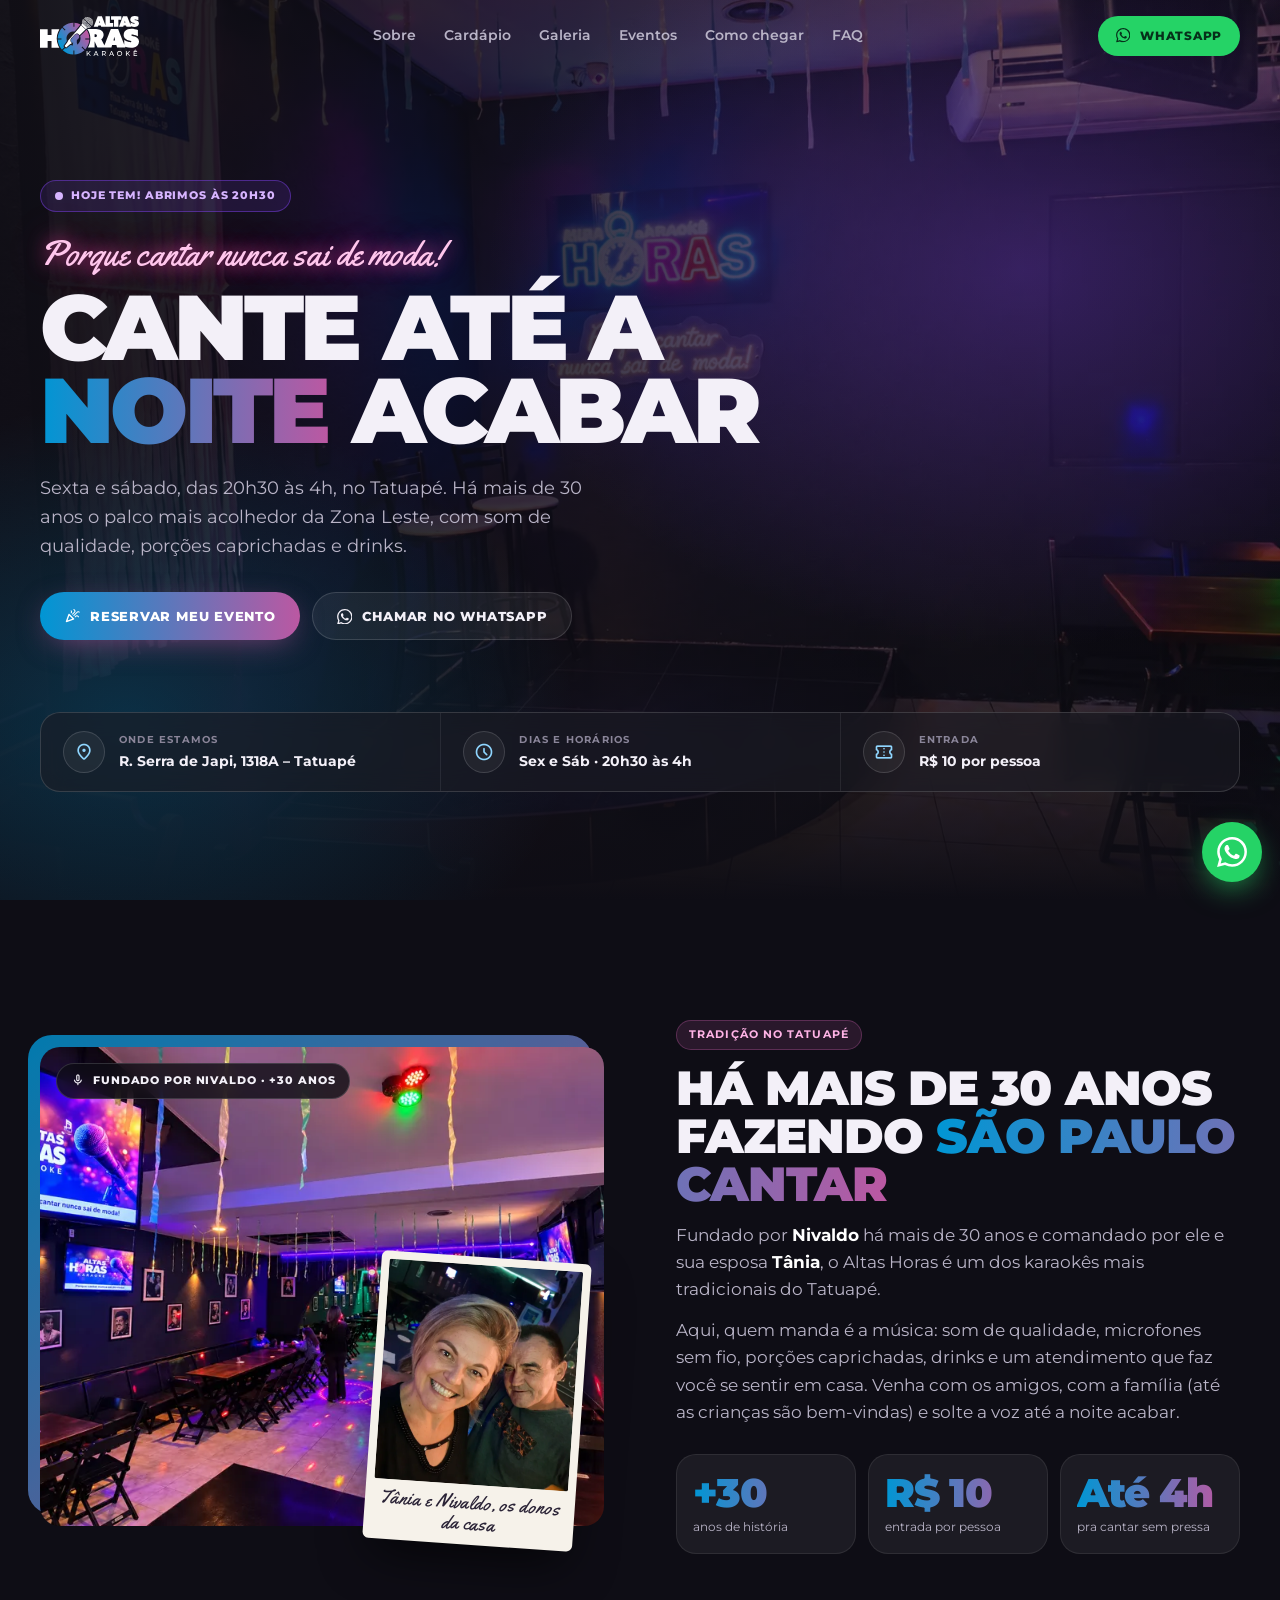
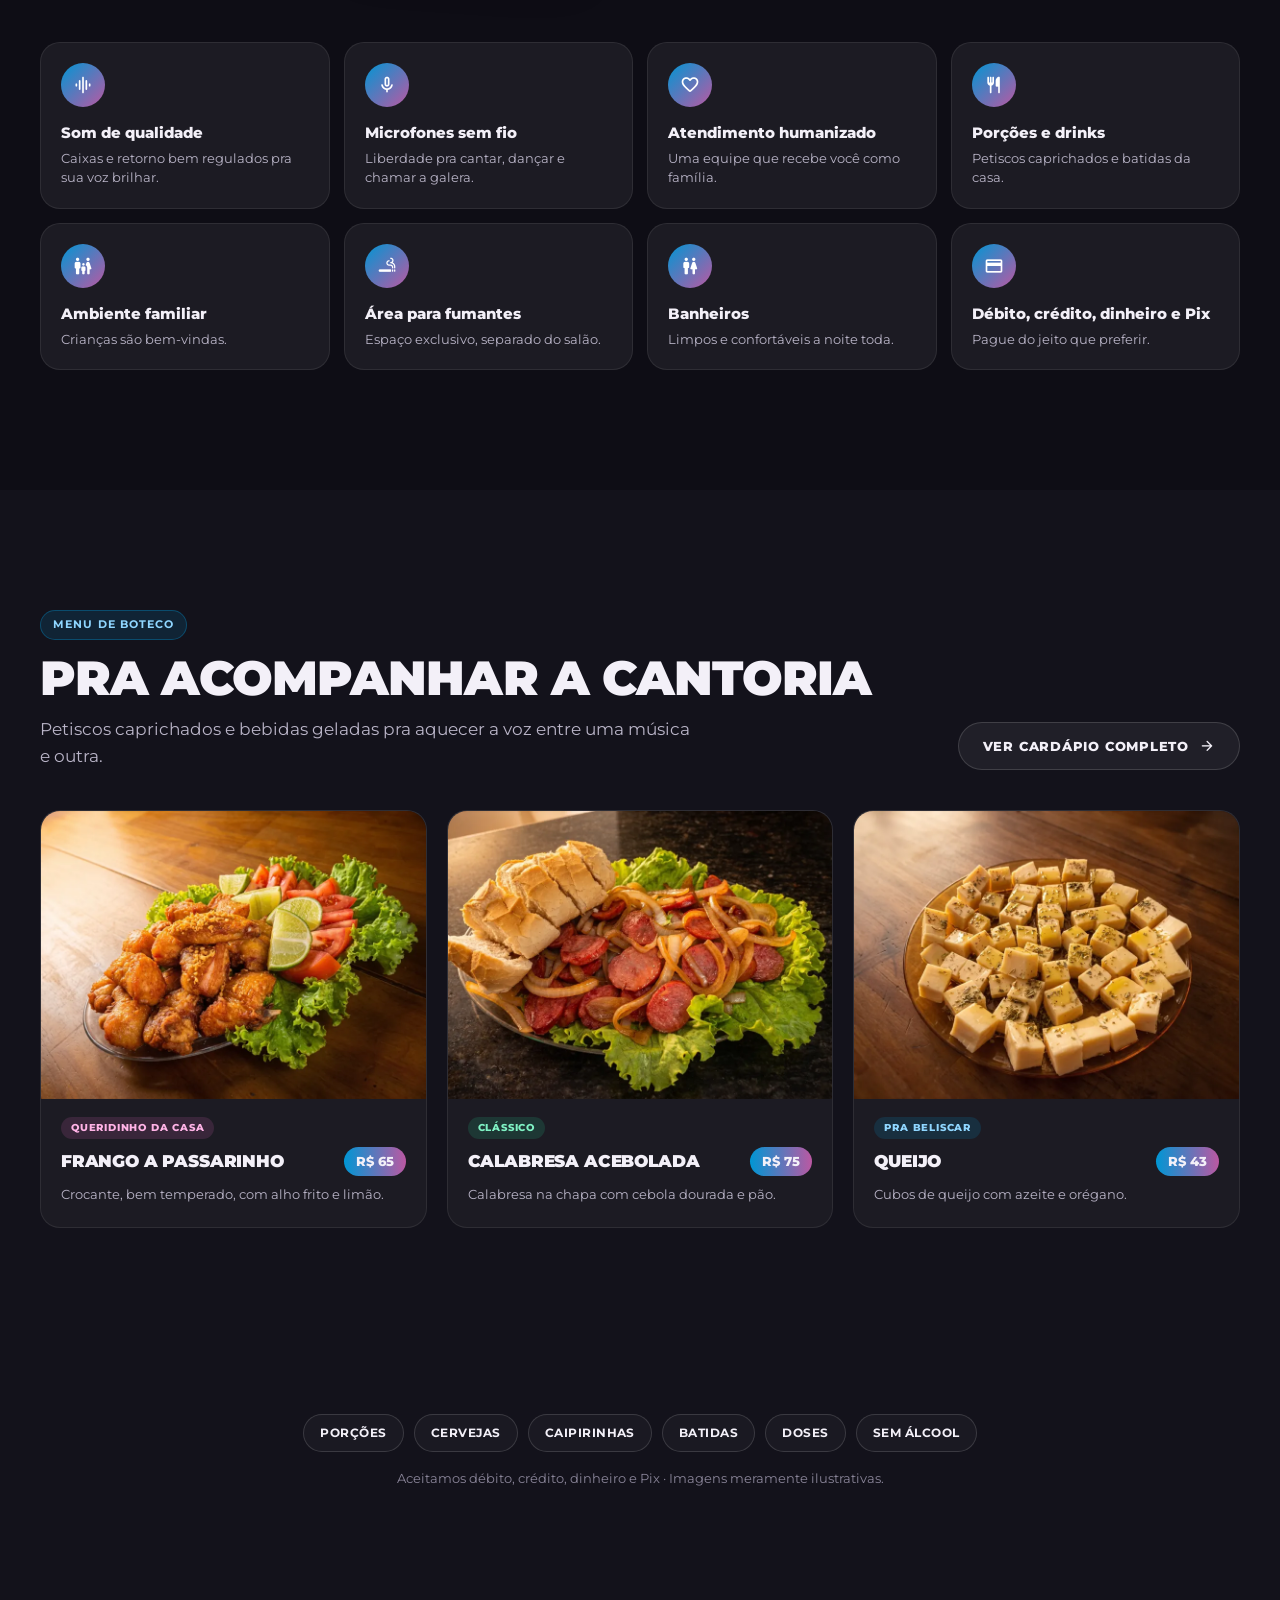
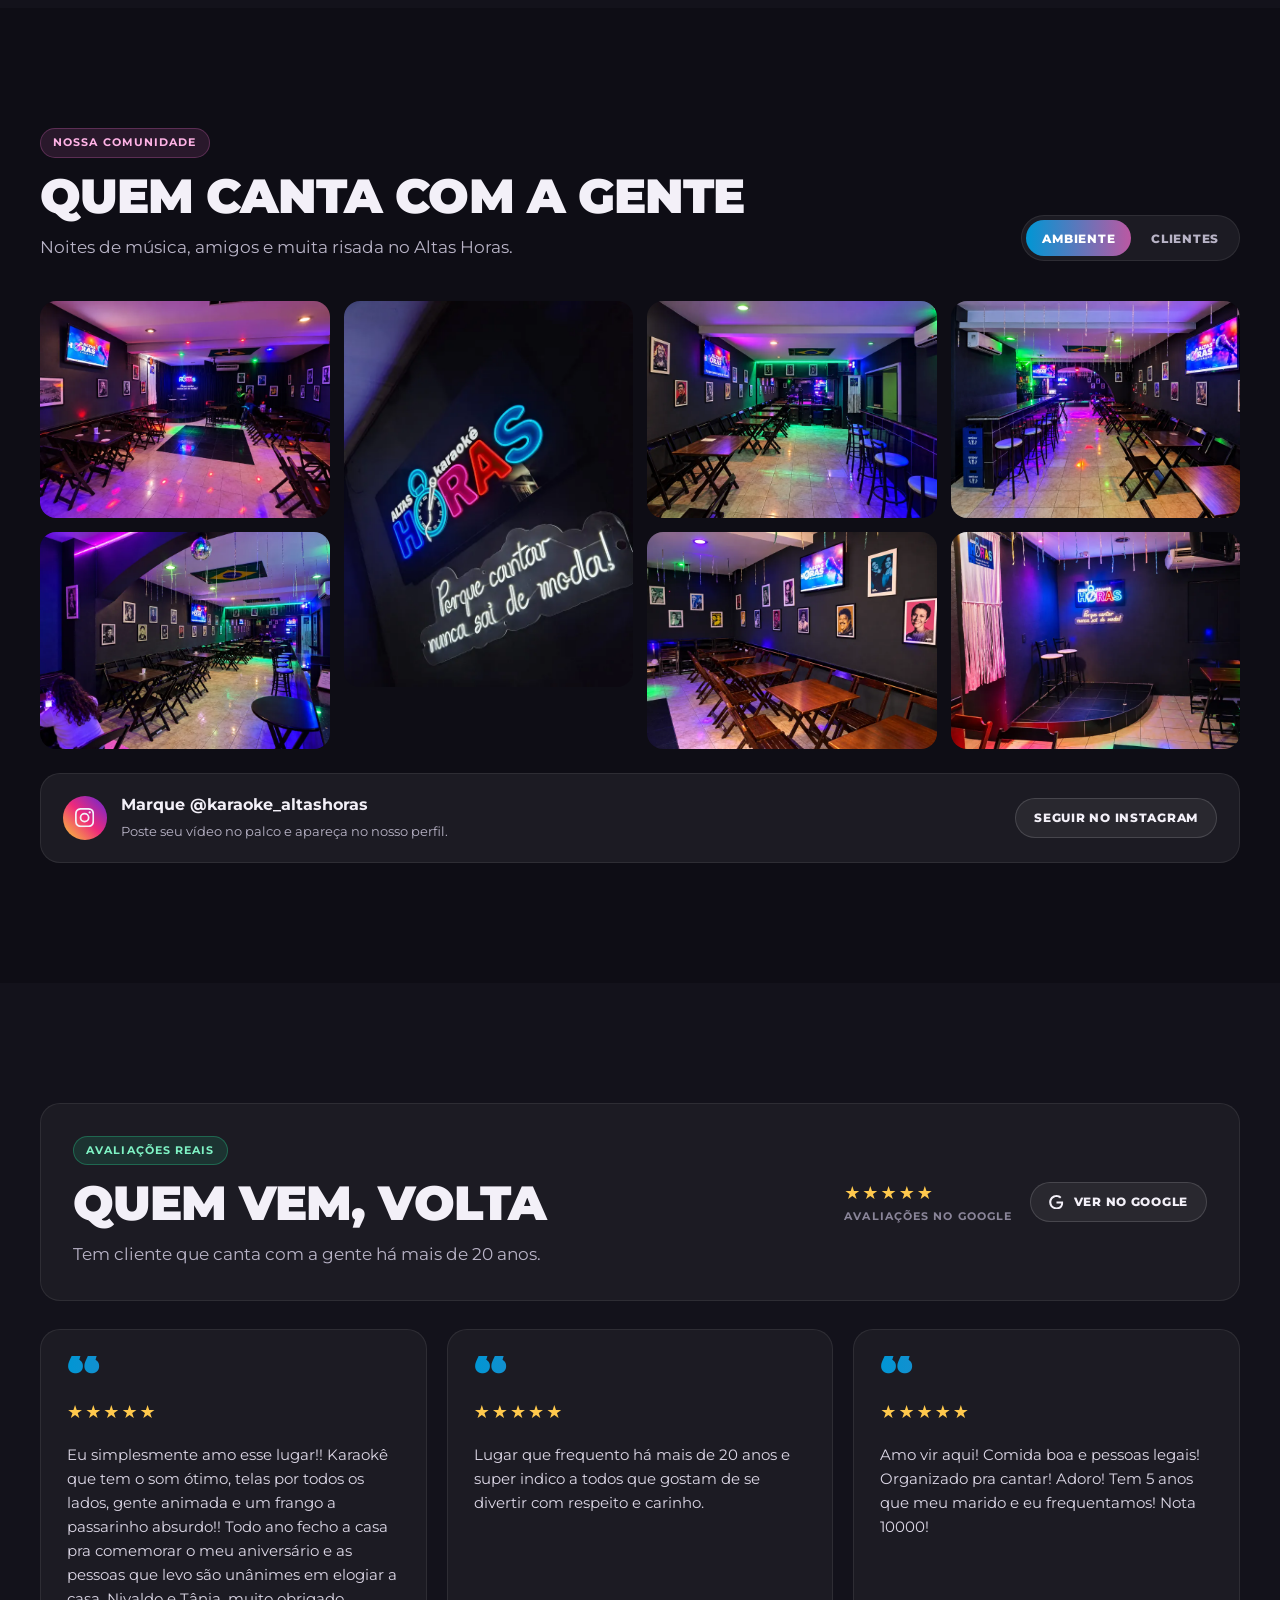
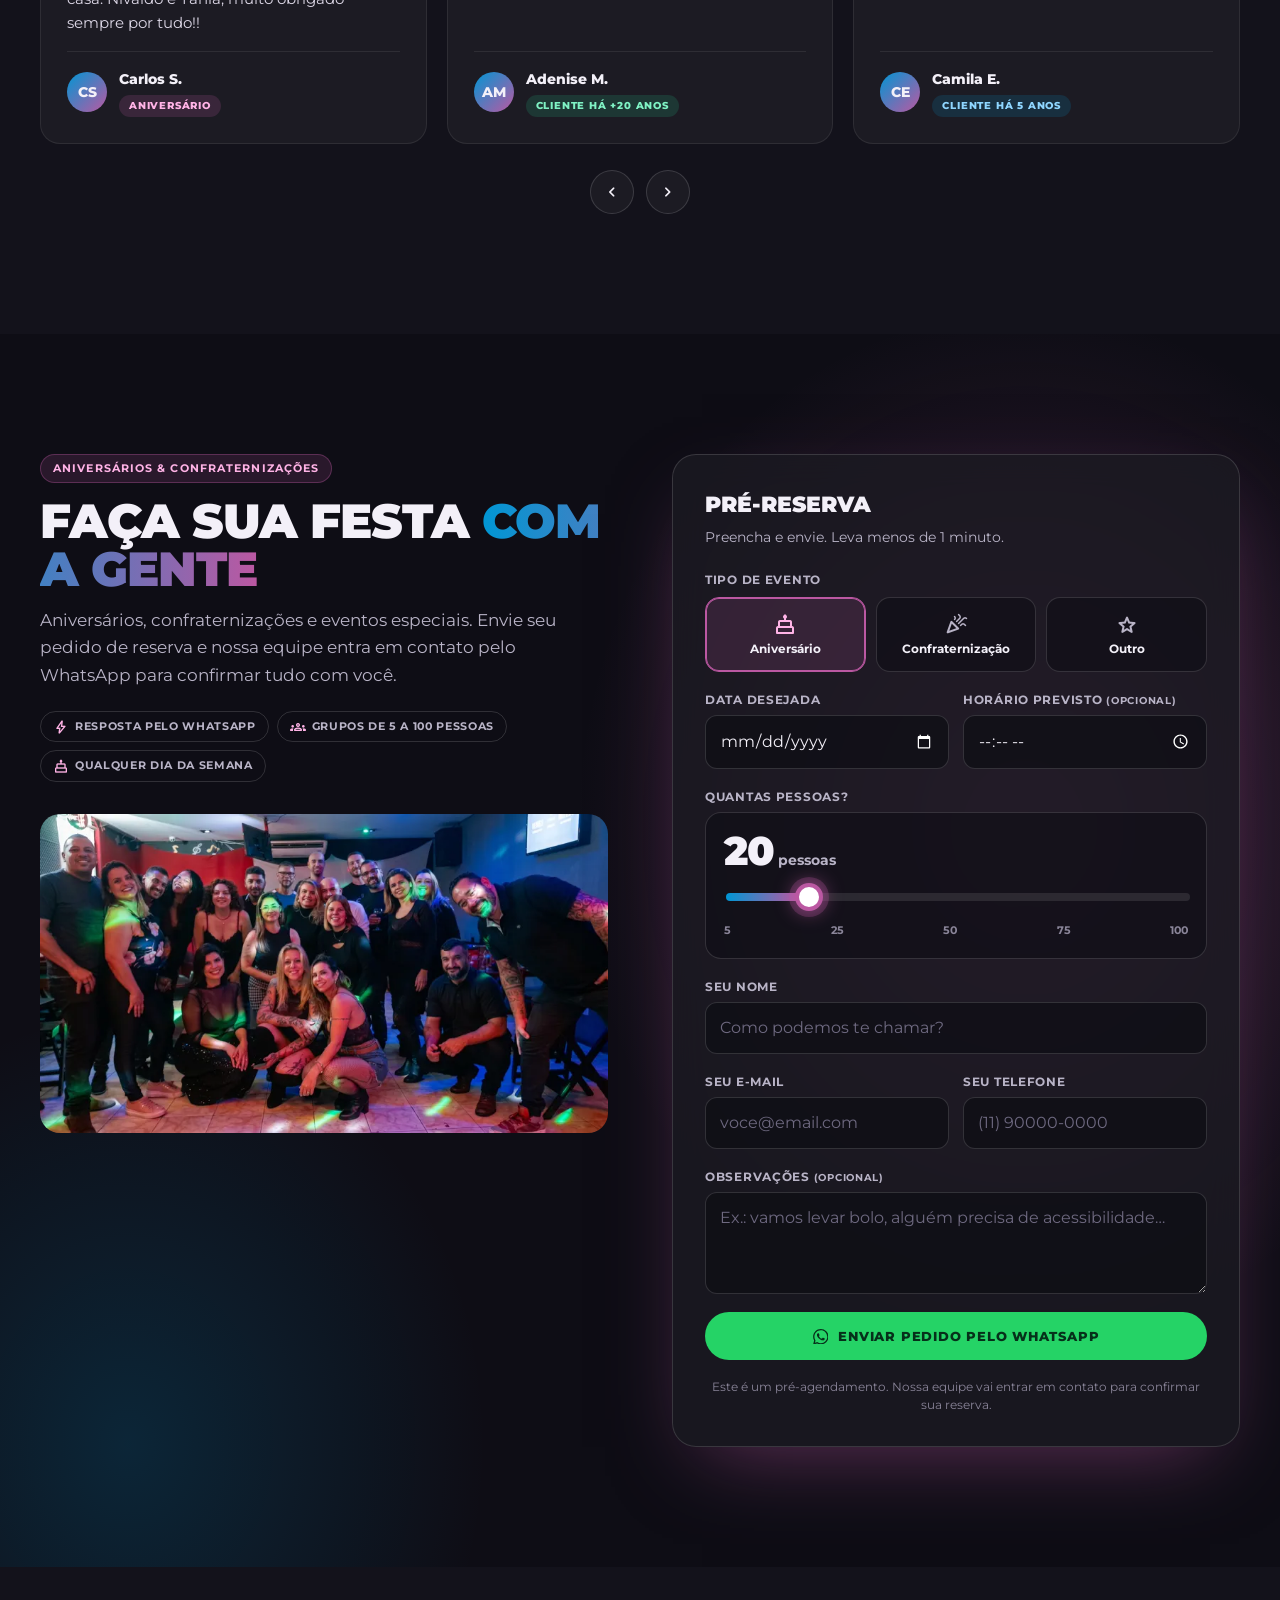
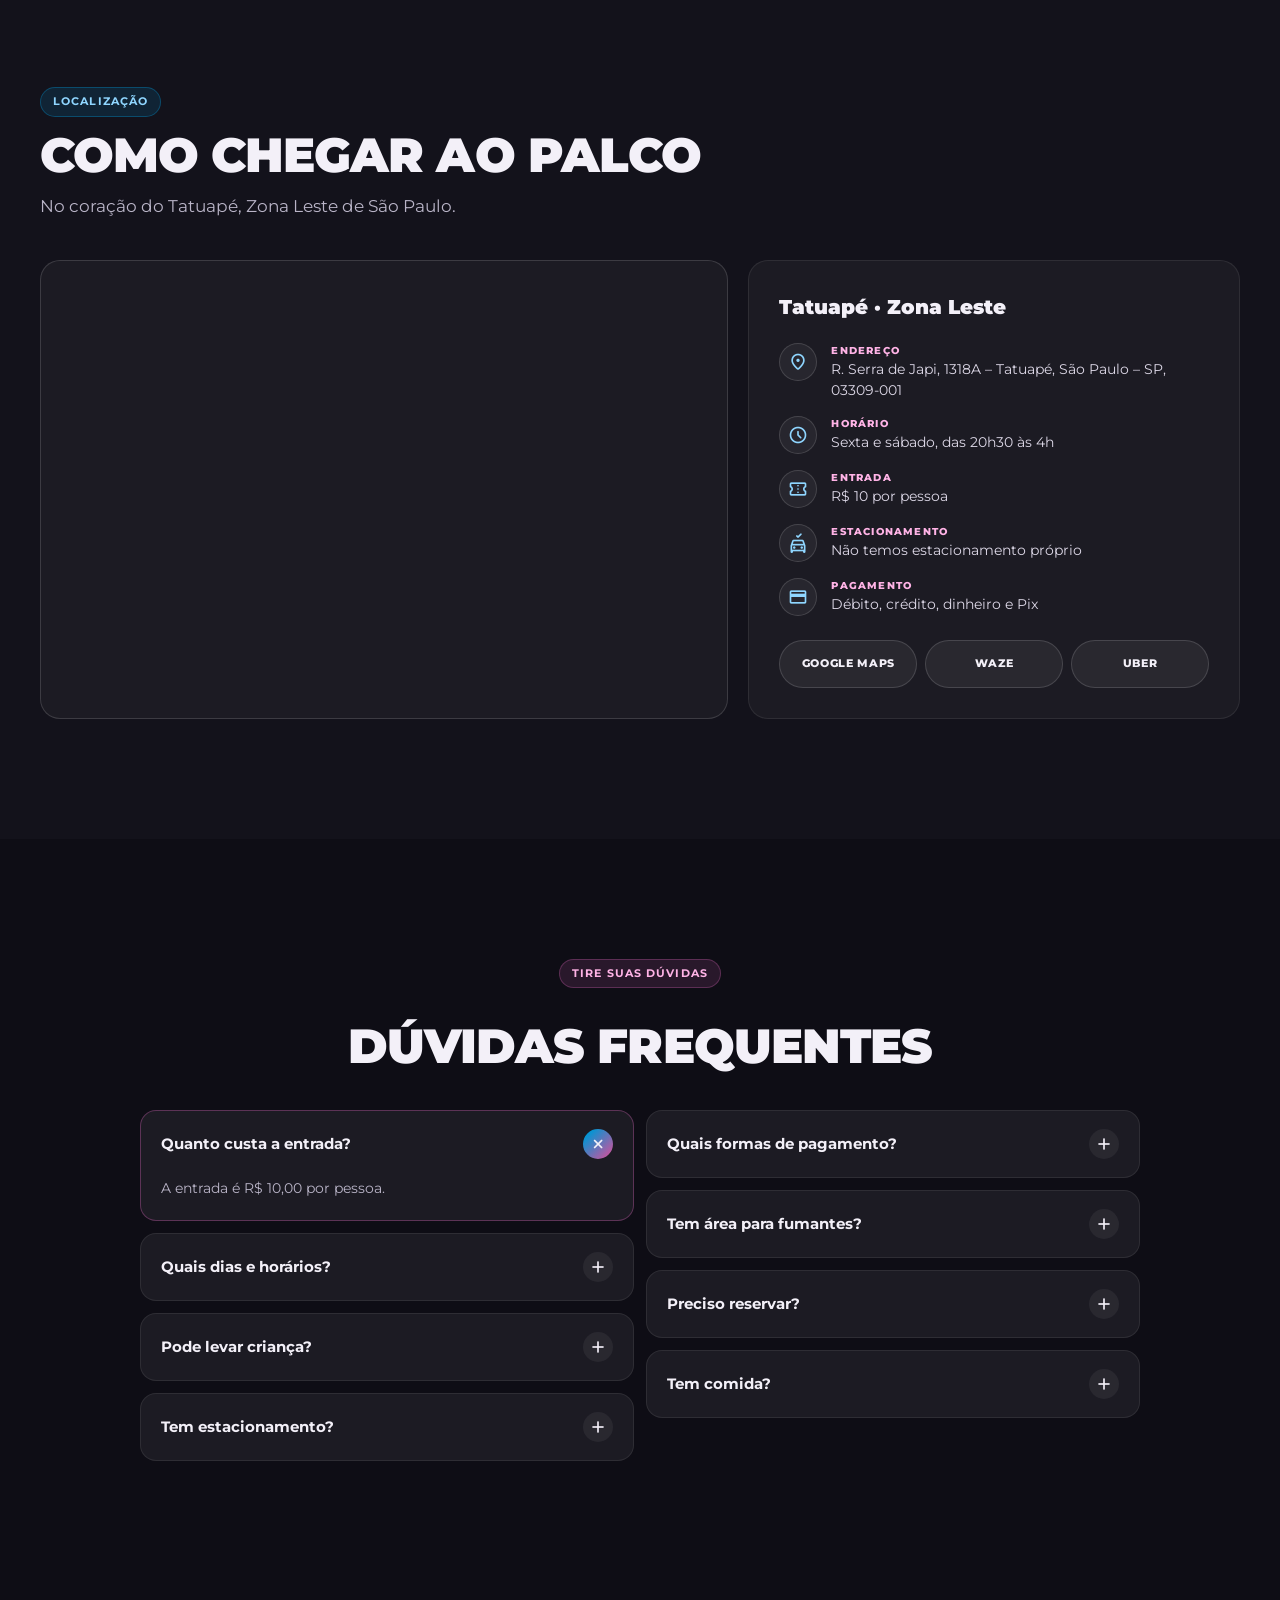
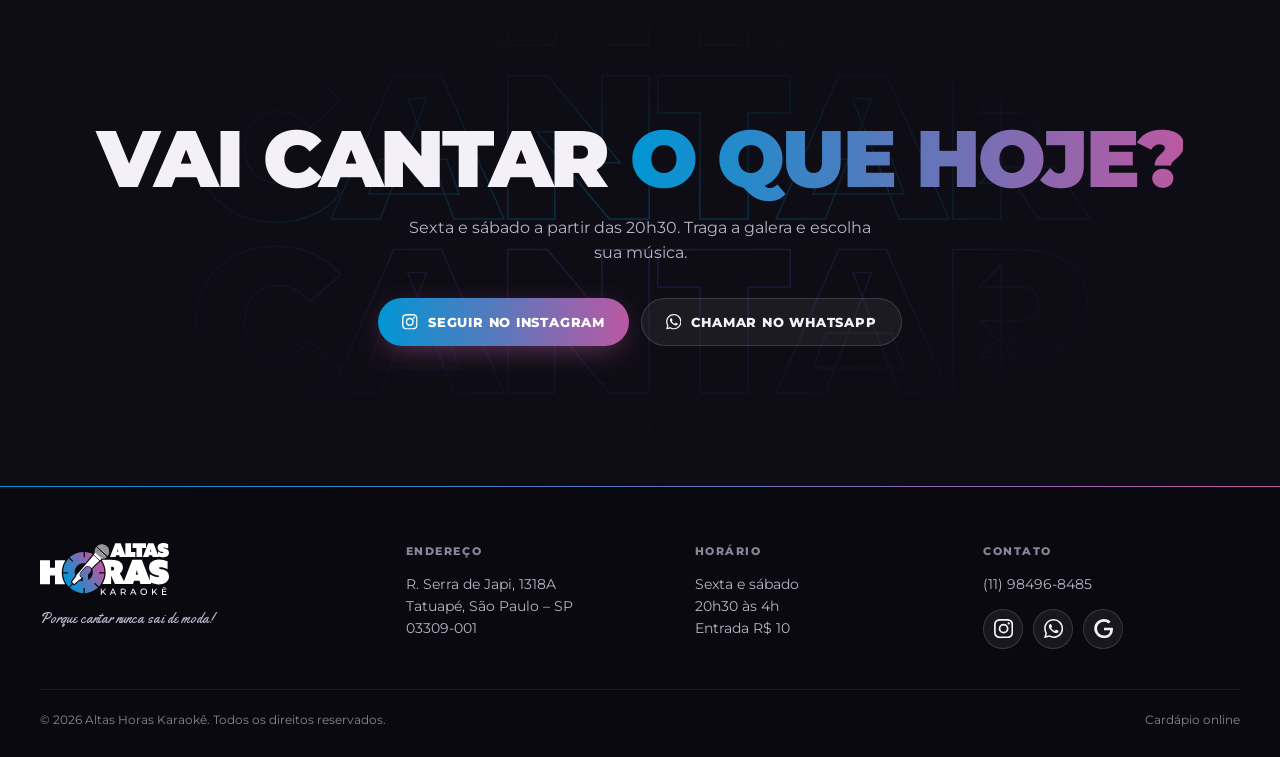
==== commit ba41815a: "Cardápio: nova categoria Refrigerantes Co-Authored-By: Claude Opus 5.5 <noreply@anthropic.com>" ====
--- a/index.html
+++ b/index.html
@@ -25,7 +25,7 @@
   <link rel="stylesheet" href="https://fonts.googleapis.com/css2?family=Montserrat:wght@400;500;600;700;800;900&family=Yellowtail&display=swap">
   <link rel="stylesheet" href="https://fonts.googleapis.com/css2?family=Material+Symbols+Rounded:opsz,wght,FILL,GRAD@20..48,400,0..1,0&icon_names=add,arrow_forward,bolt,cake,celebration,chevron_left,chevron_right,close,confirmation_number,credit_card,family_restroom,favorite,graphic_eq,groups,local_bar,location_on,menu,mic,no_crash,photo_camera,restaurant,schedule,smoking_rooms,star,wc,zoom_in&display=block">
   <link rel="preload" as="image" href="assets/img/ambiente/palco-neon-1600.webp" imagesrcset="assets/img/ambiente/palco-neon-800.webp 800w, assets/img/ambiente/palco-neon-1600.webp 1600w" imagesizes="100vw">
-  <link rel="stylesheet" href="assets/css/style.css?v=202610161055">
+  <link rel="stylesheet" href="assets/css/style.css?v=202610161146">
 
   <script type="application/ld+json">
   {
@@ -231,7 +231,7 @@
             <h3>Batida Karaokê Altas Horas</h3>
             <p>A batida da casa. Peça a sua e brinde antes de subir no palco.</p>
           </div>
-          <span class="signature__price" data-preco="Karaokê Altas Horas">R$ 20</span>
+          <span class="signature__price" data-preco="Batida Karaokê Altas Horas">R$ 20</span>
         </div>
 
         <div class="chips">
@@ -239,7 +239,7 @@
           <a class="chip" href="cardapio/#cerveja-garrafa">Cervejas</a>
           <a class="chip" href="cardapio/#caipirinhas">Caipirinhas</a>
           <a class="chip" href="cardapio/#batidas">Batidas</a>
-          <a class="chip" href="cardapio/#doses">Doses</a>
+          <a class="chip" href="cardapio/#whisky">Doses</a>
           <a class="chip" href="cardapio/#sem-alcool">Sem álcool</a>
         </div>
         <p class="note">Aceitamos débito, crédito, dinheiro e Pix · Imagens meramente ilustrativas.</p>
@@ -547,8 +547,8 @@
     <button class="lightbox__btn lightbox__next" type="button" data-lb="next" aria-label="Próxima foto"><span class="material-symbols-rounded">chevron_right</span></button>
   </dialog>
 
-  <script src="assets/js/status.js?v=202610161055"></script>
-  <script src="data/cardapio.js?v=202610161055"></script>
-  <script src="assets/js/main.js?v=202610161055"></script>
+  <script src="assets/js/status.js?v=202610161146"></script>
+  <script src="data/cardapio.js?v=202610161146"></script>
+  <script src="assets/js/main.js?v=202610161146"></script>
 </body>
 </html>
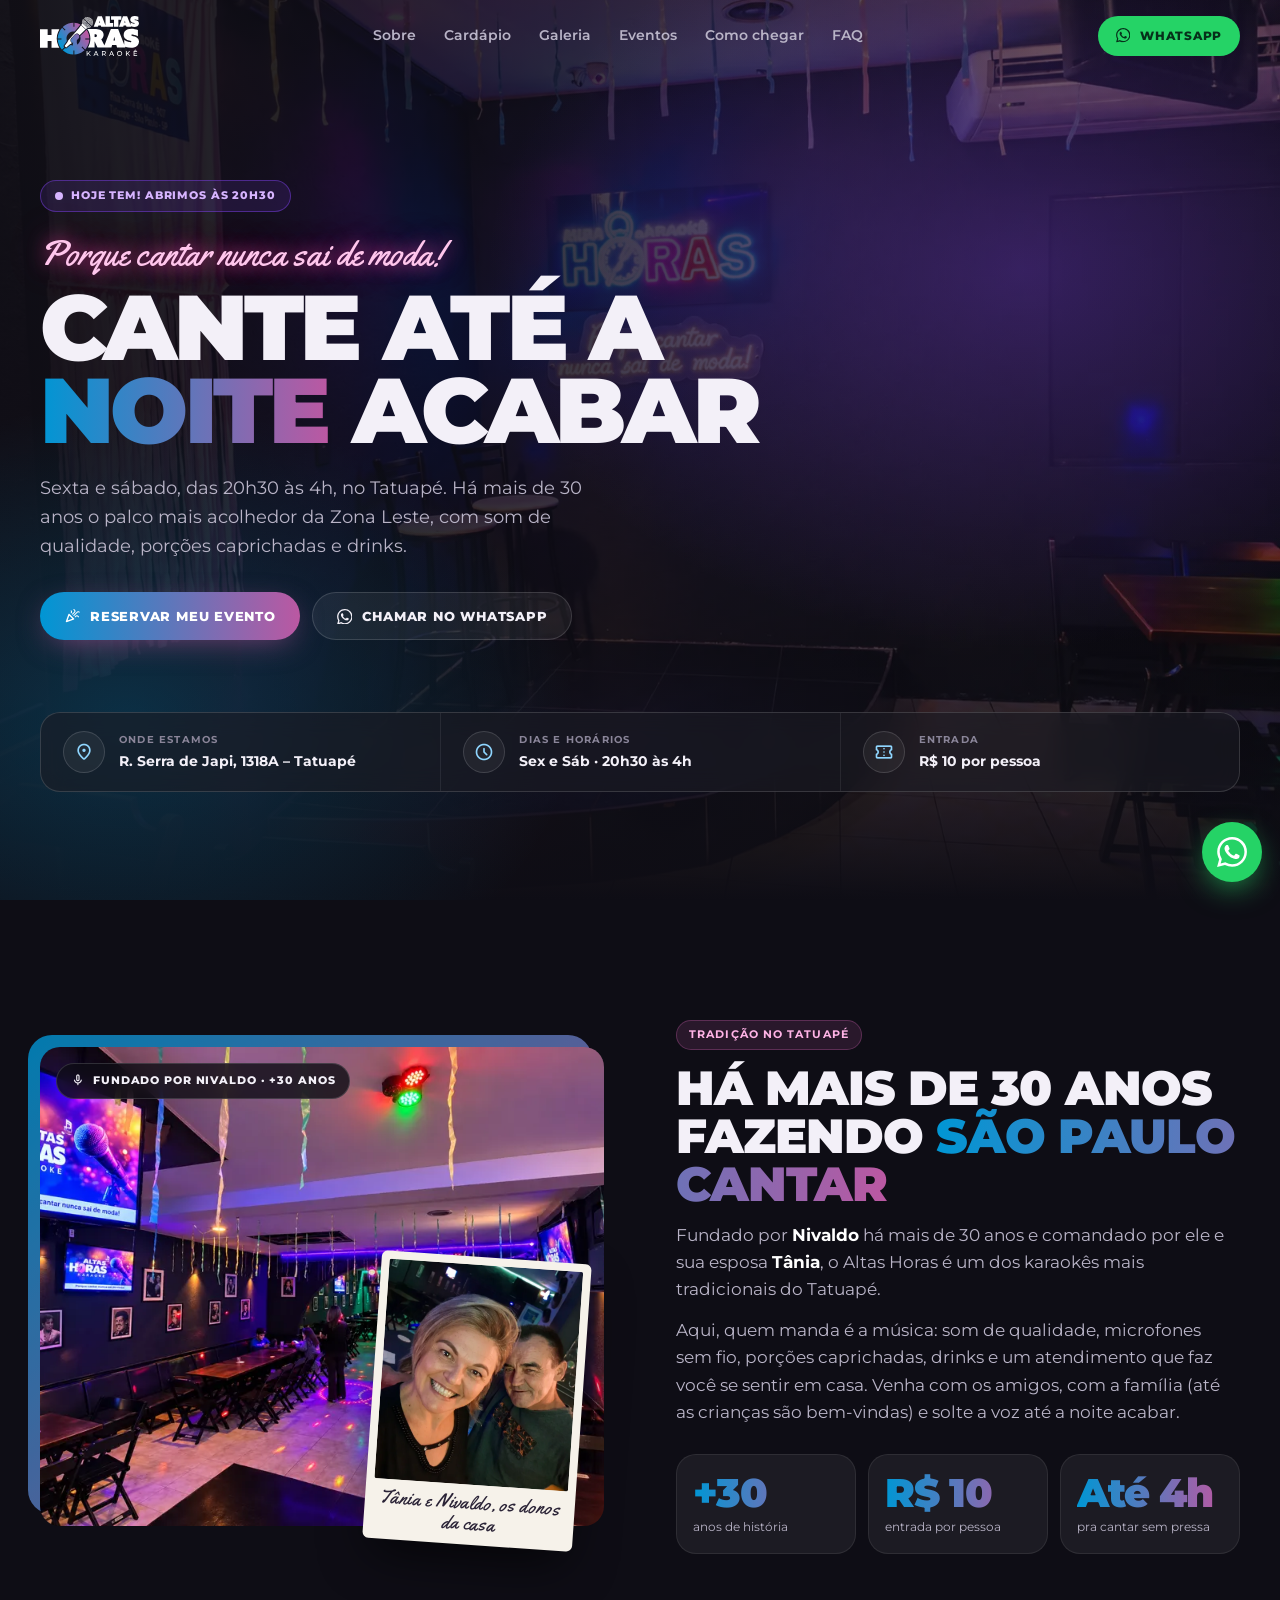
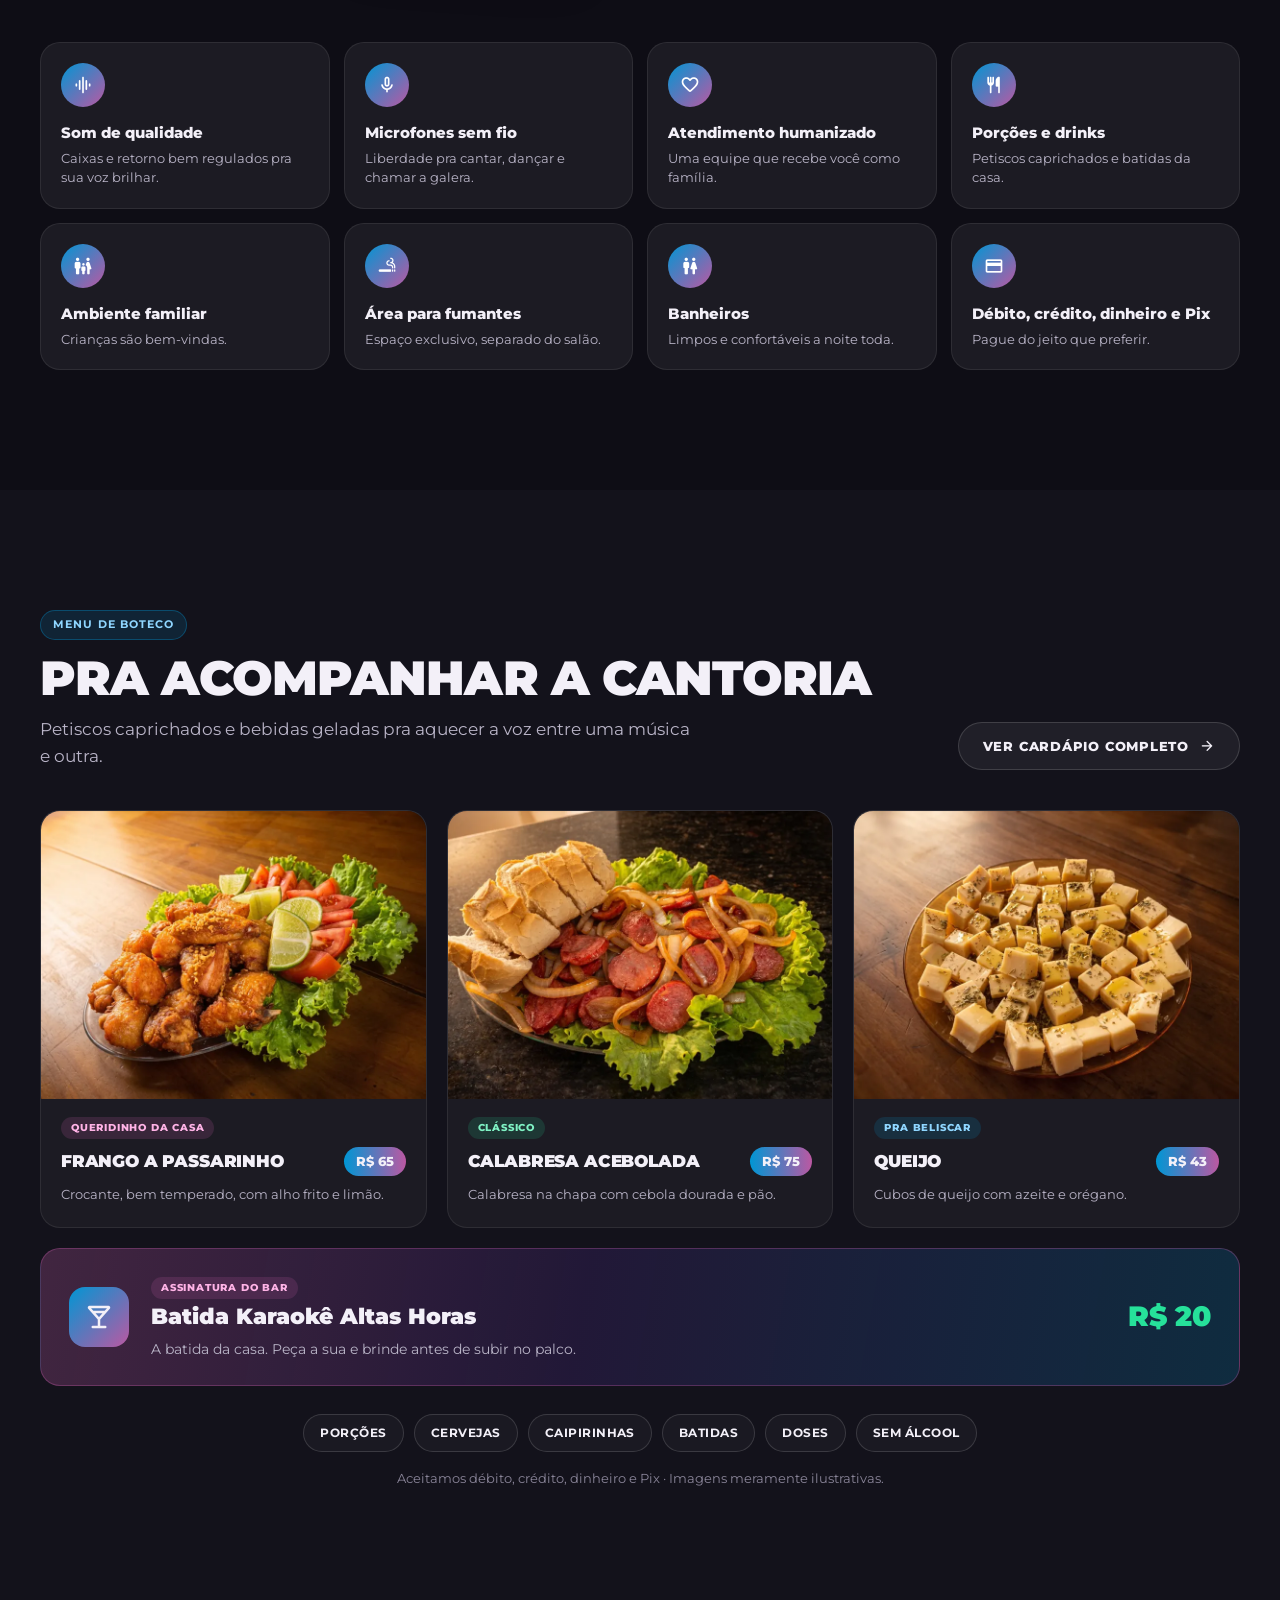
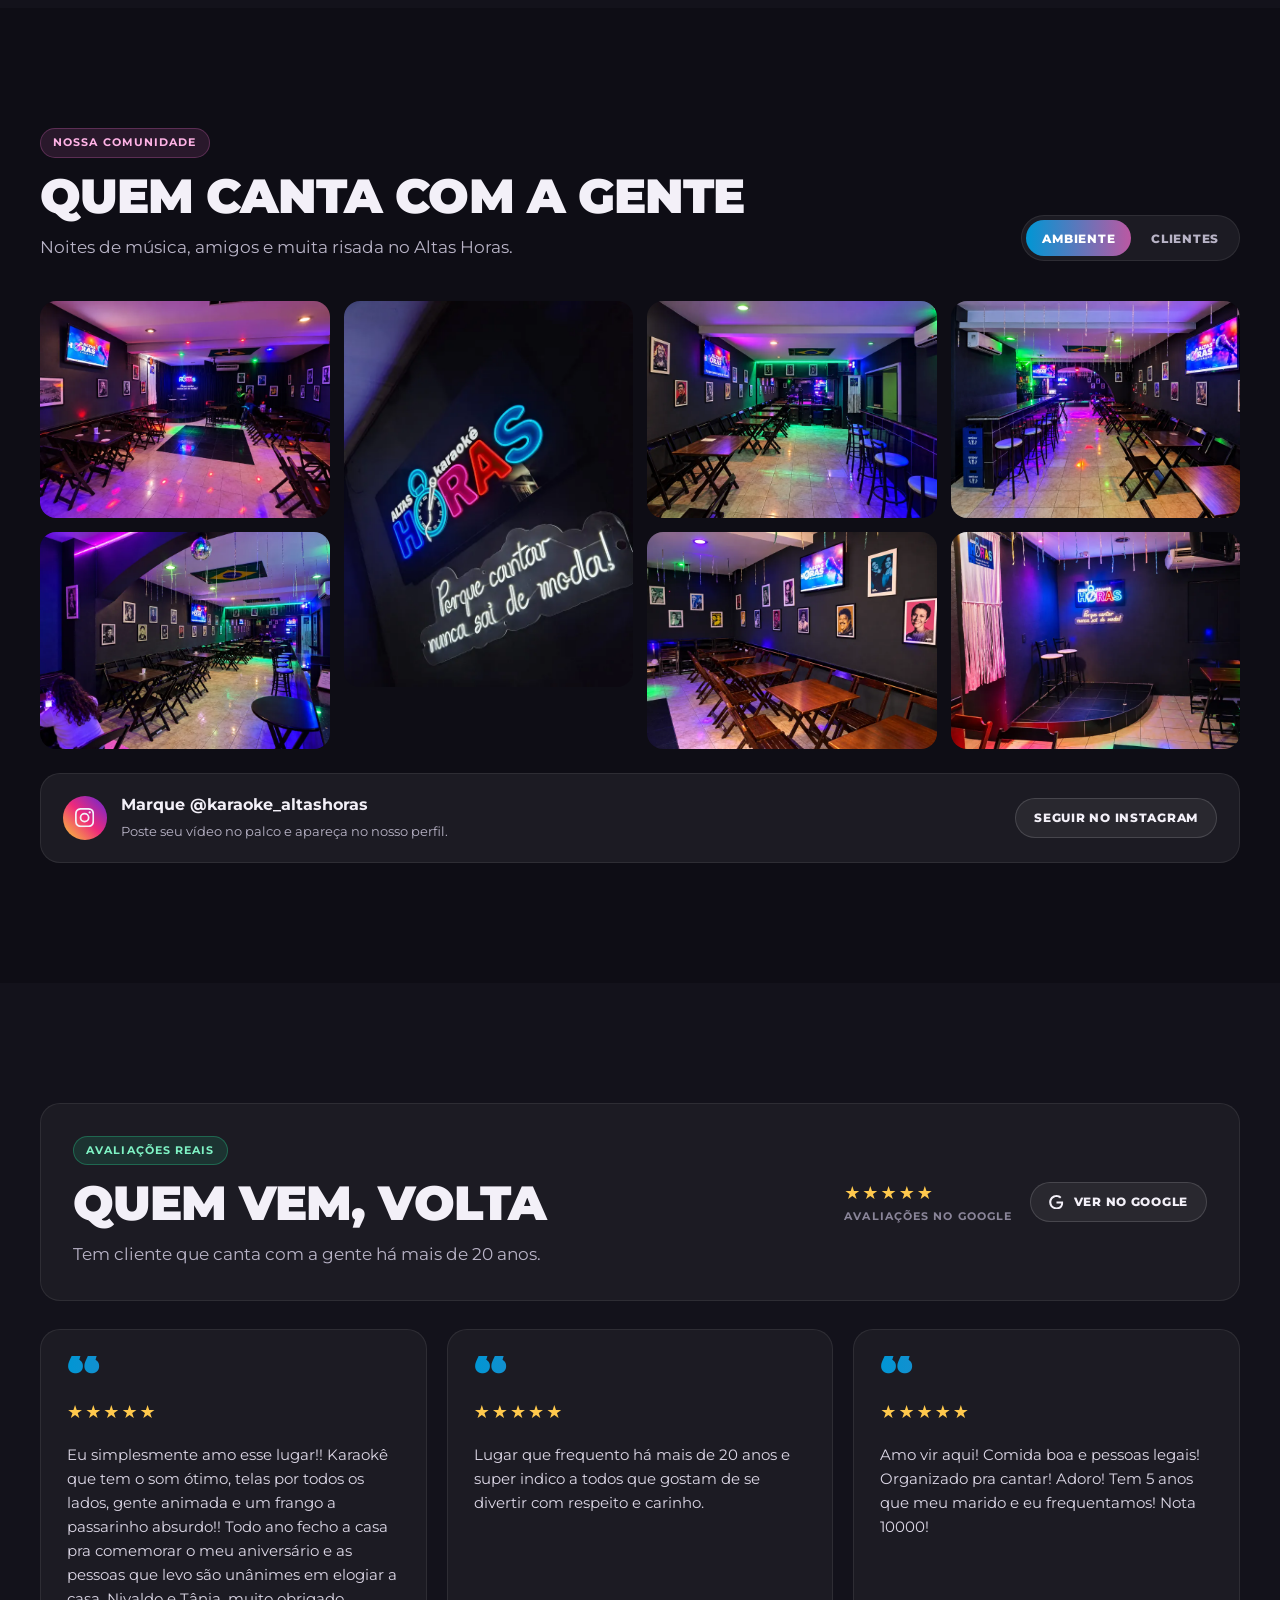
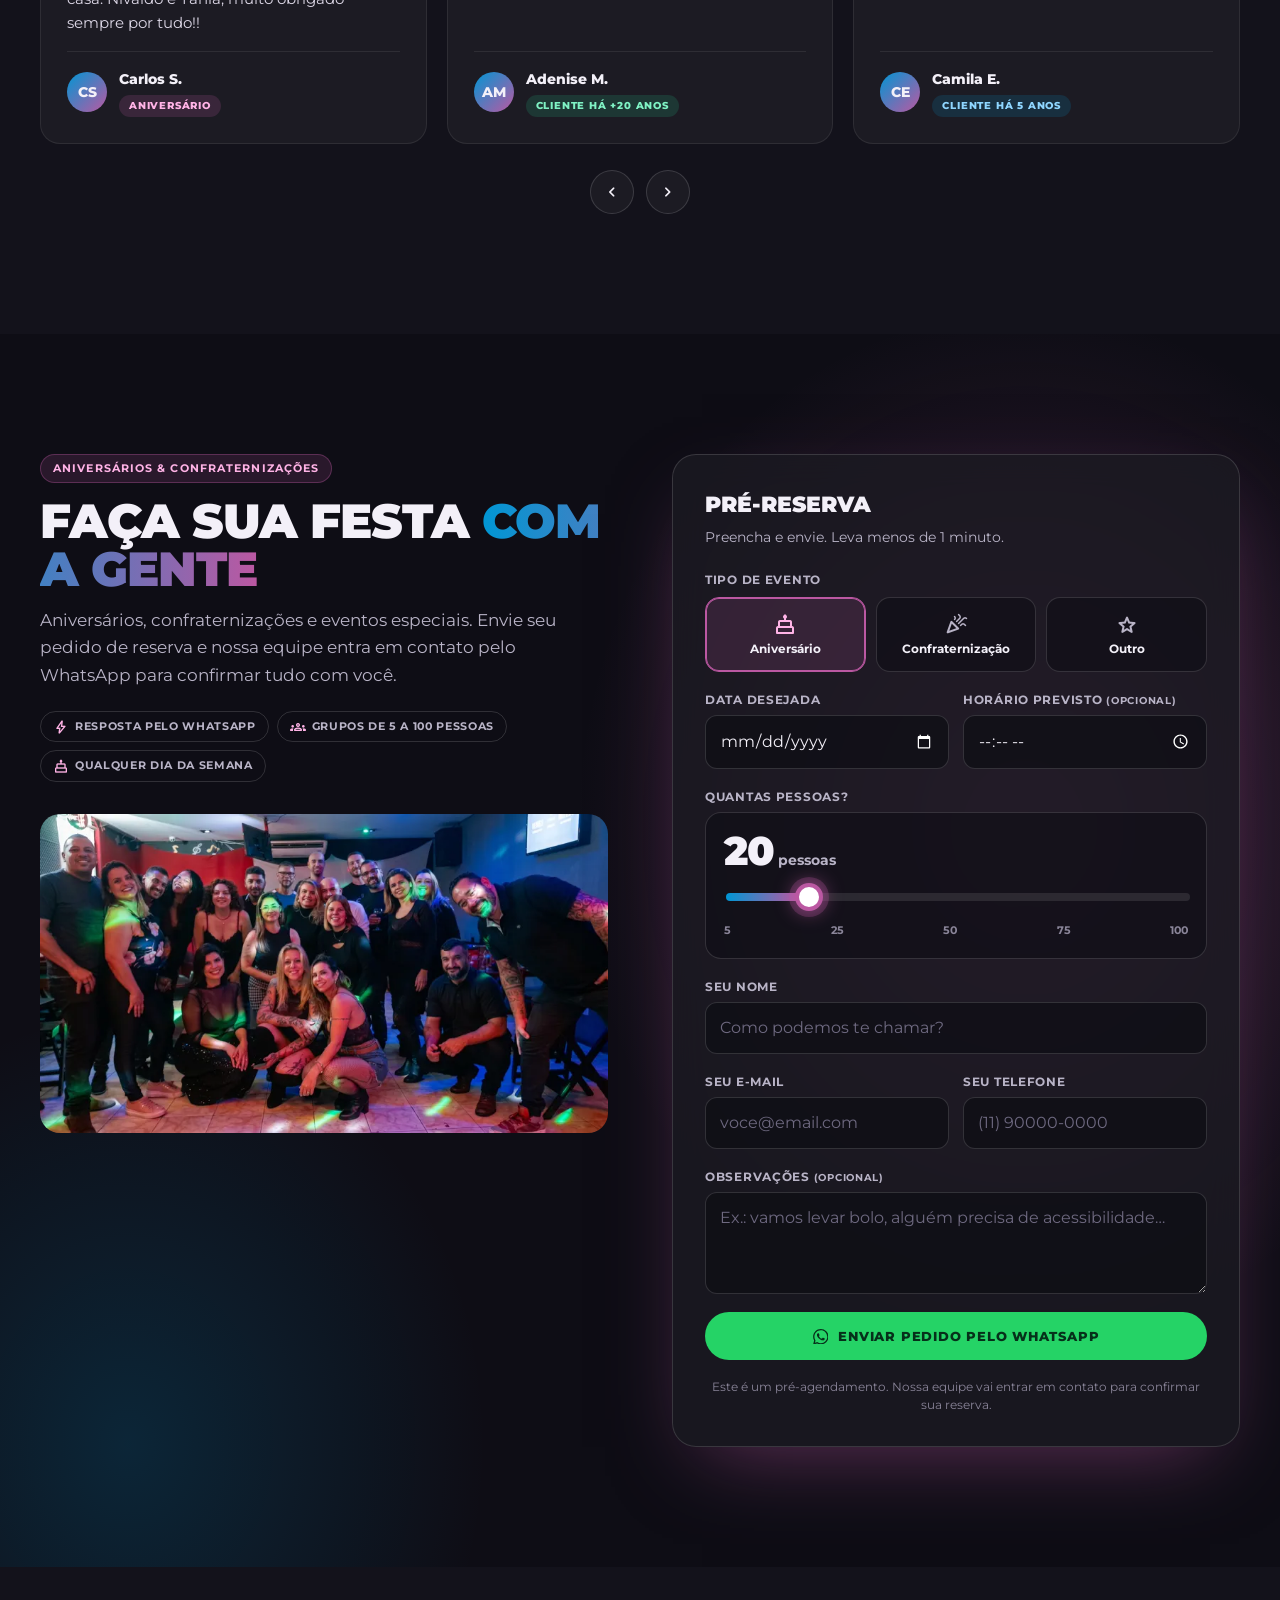
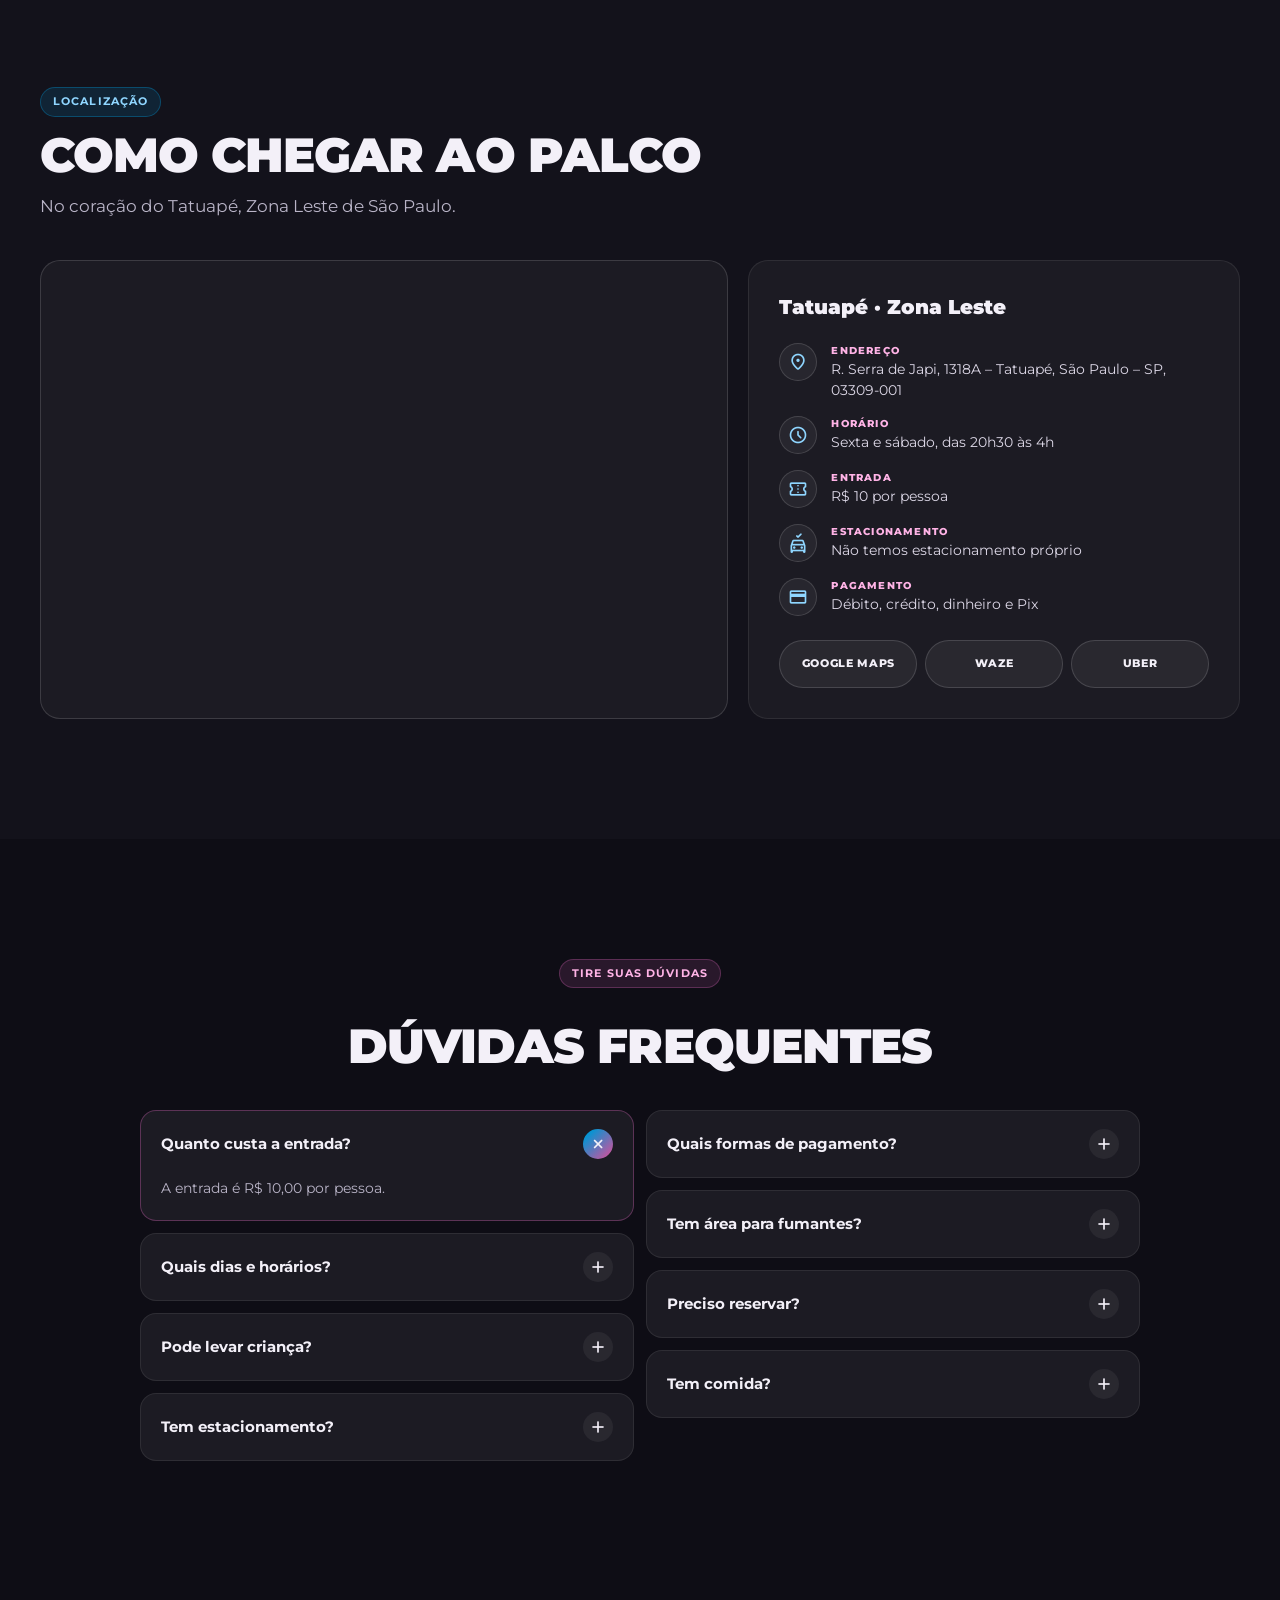
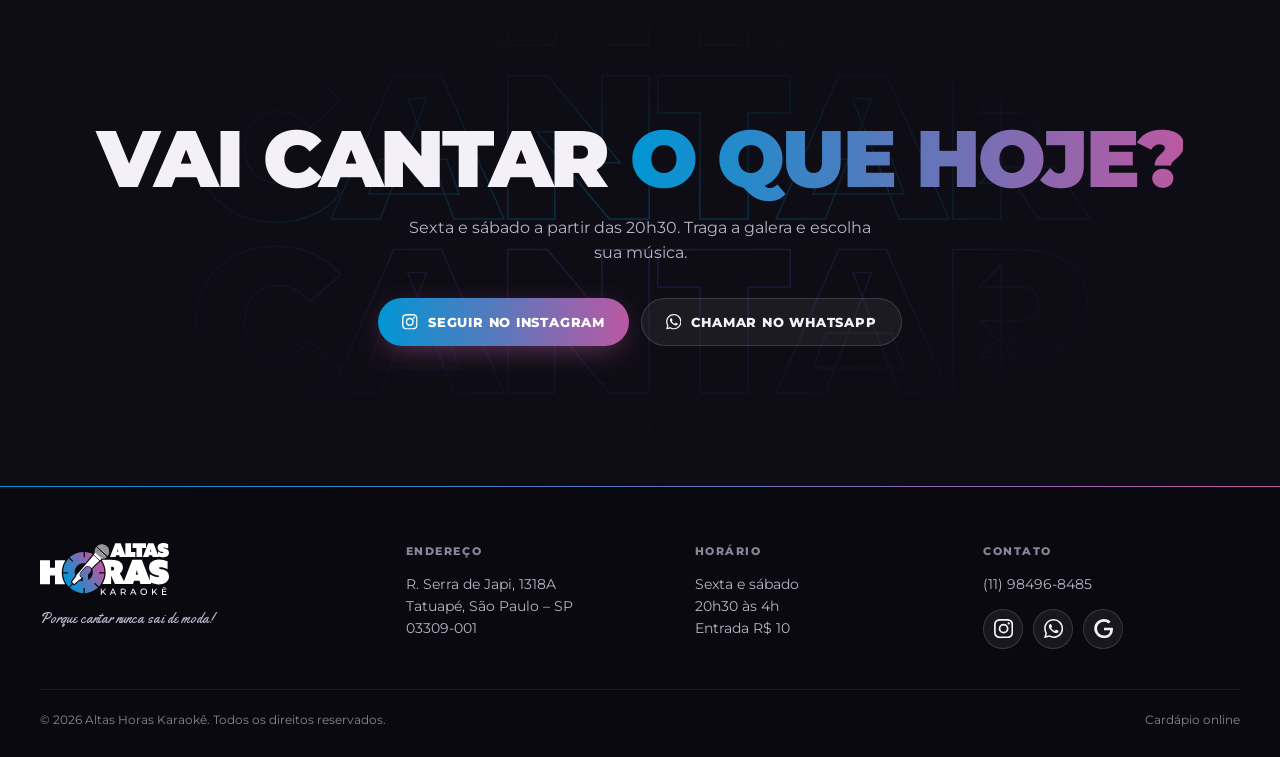
==== commit 256b5f12: "Cardápio: Sprite nos refrigerantes Co-Authored-By: Claude Opus 5.5 <noreply@anthropic.com>" ====
--- a/index.html
+++ b/index.html
@@ -25,7 +25,7 @@
   <link rel="stylesheet" href="https://fonts.googleapis.com/css2?family=Montserrat:wght@400;500;600;700;800;900&family=Yellowtail&display=swap">
   <link rel="stylesheet" href="https://fonts.googleapis.com/css2?family=Material+Symbols+Rounded:opsz,wght,FILL,GRAD@20..48,400,0..1,0&icon_names=add,arrow_forward,bolt,cake,celebration,chevron_left,chevron_right,close,confirmation_number,credit_card,family_restroom,favorite,graphic_eq,groups,local_bar,location_on,menu,mic,no_crash,photo_camera,restaurant,schedule,smoking_rooms,star,wc,zoom_in&display=block">
   <link rel="preload" as="image" href="assets/img/ambiente/palco-neon-1600.webp" imagesrcset="assets/img/ambiente/palco-neon-800.webp 800w, assets/img/ambiente/palco-neon-1600.webp 1600w" imagesizes="100vw">
-  <link rel="stylesheet" href="assets/css/style.css?v=202610161146">
+  <link rel="stylesheet" href="assets/css/style.css?v=202610161147">
 
   <script type="application/ld+json">
   {
@@ -547,8 +547,8 @@
     <button class="lightbox__btn lightbox__next" type="button" data-lb="next" aria-label="Próxima foto"><span class="material-symbols-rounded">chevron_right</span></button>
   </dialog>
 
-  <script src="assets/js/status.js?v=202610161146"></script>
-  <script src="data/cardapio.js?v=202610161146"></script>
-  <script src="assets/js/main.js?v=202610161146"></script>
+  <script src="assets/js/status.js?v=202610161147"></script>
+  <script src="data/cardapio.js?v=202610161147"></script>
+  <script src="assets/js/main.js?v=202610161147"></script>
 </body>
 </html>
